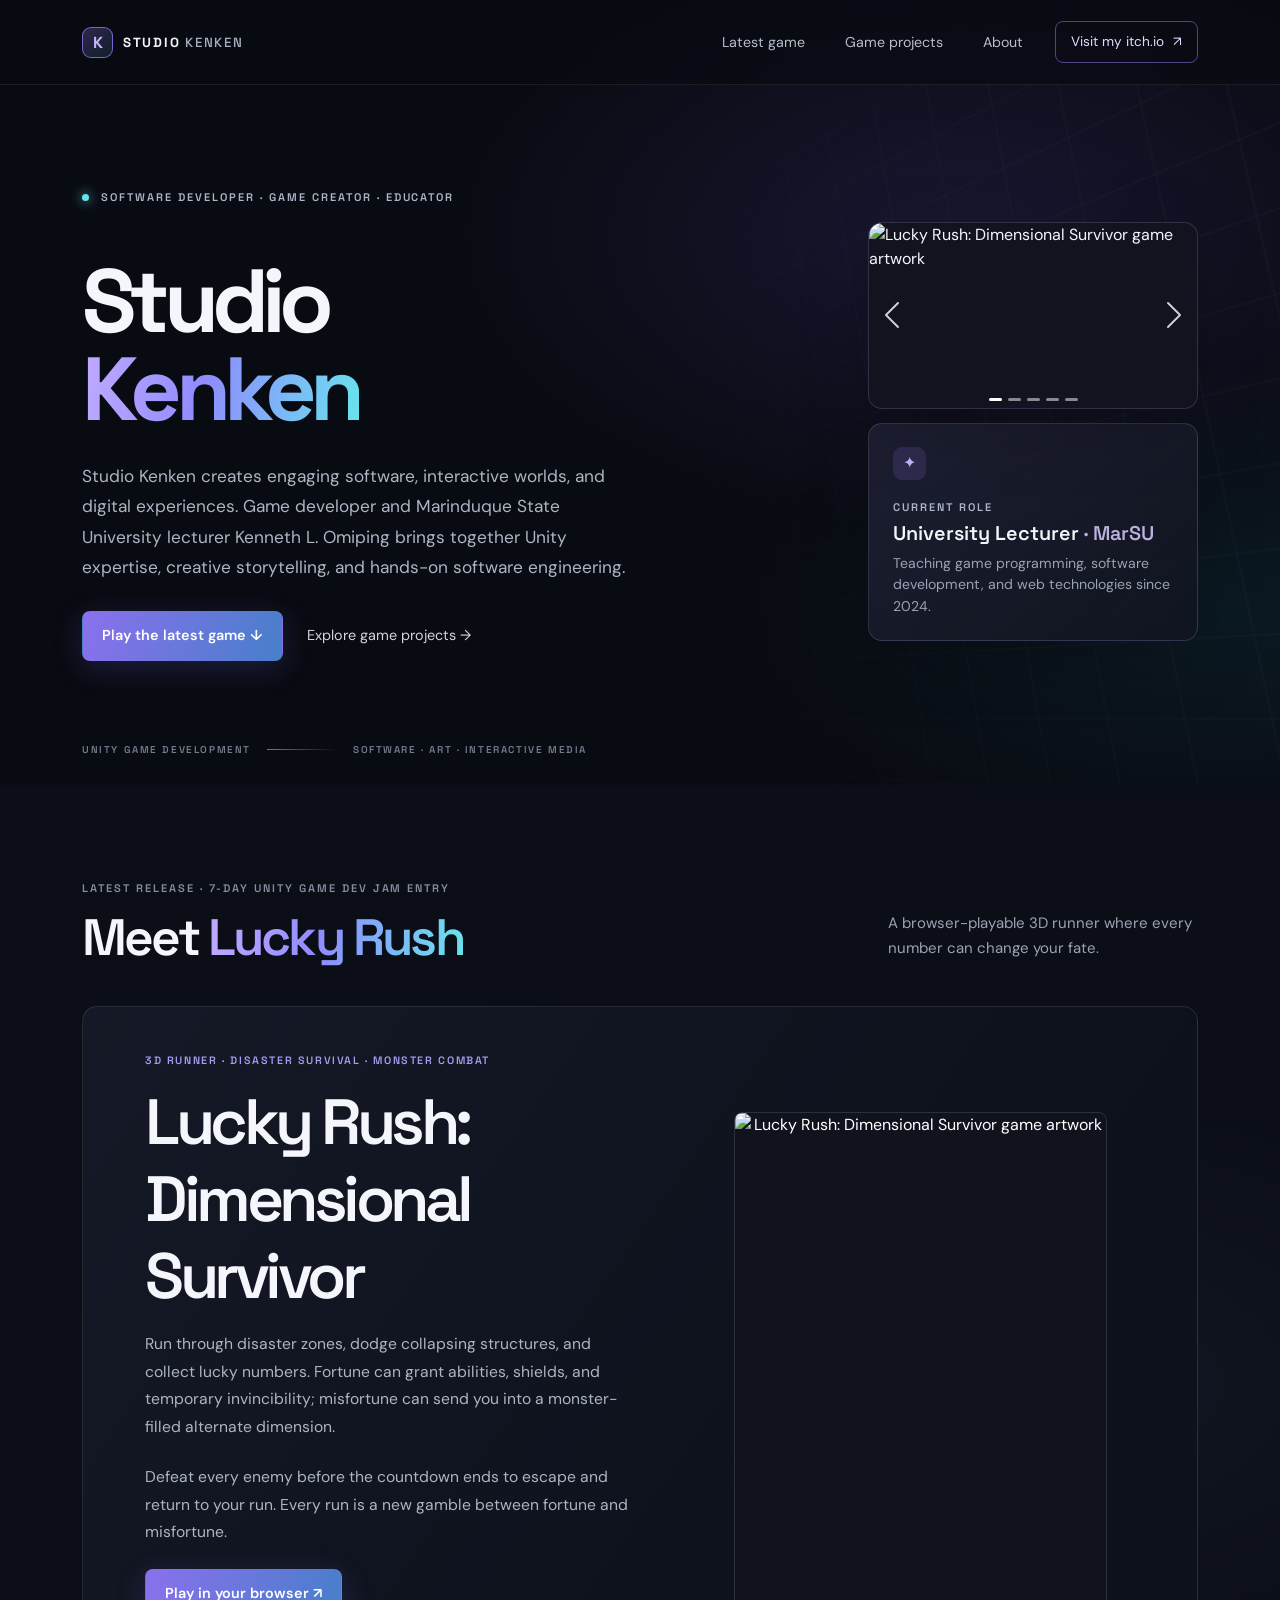
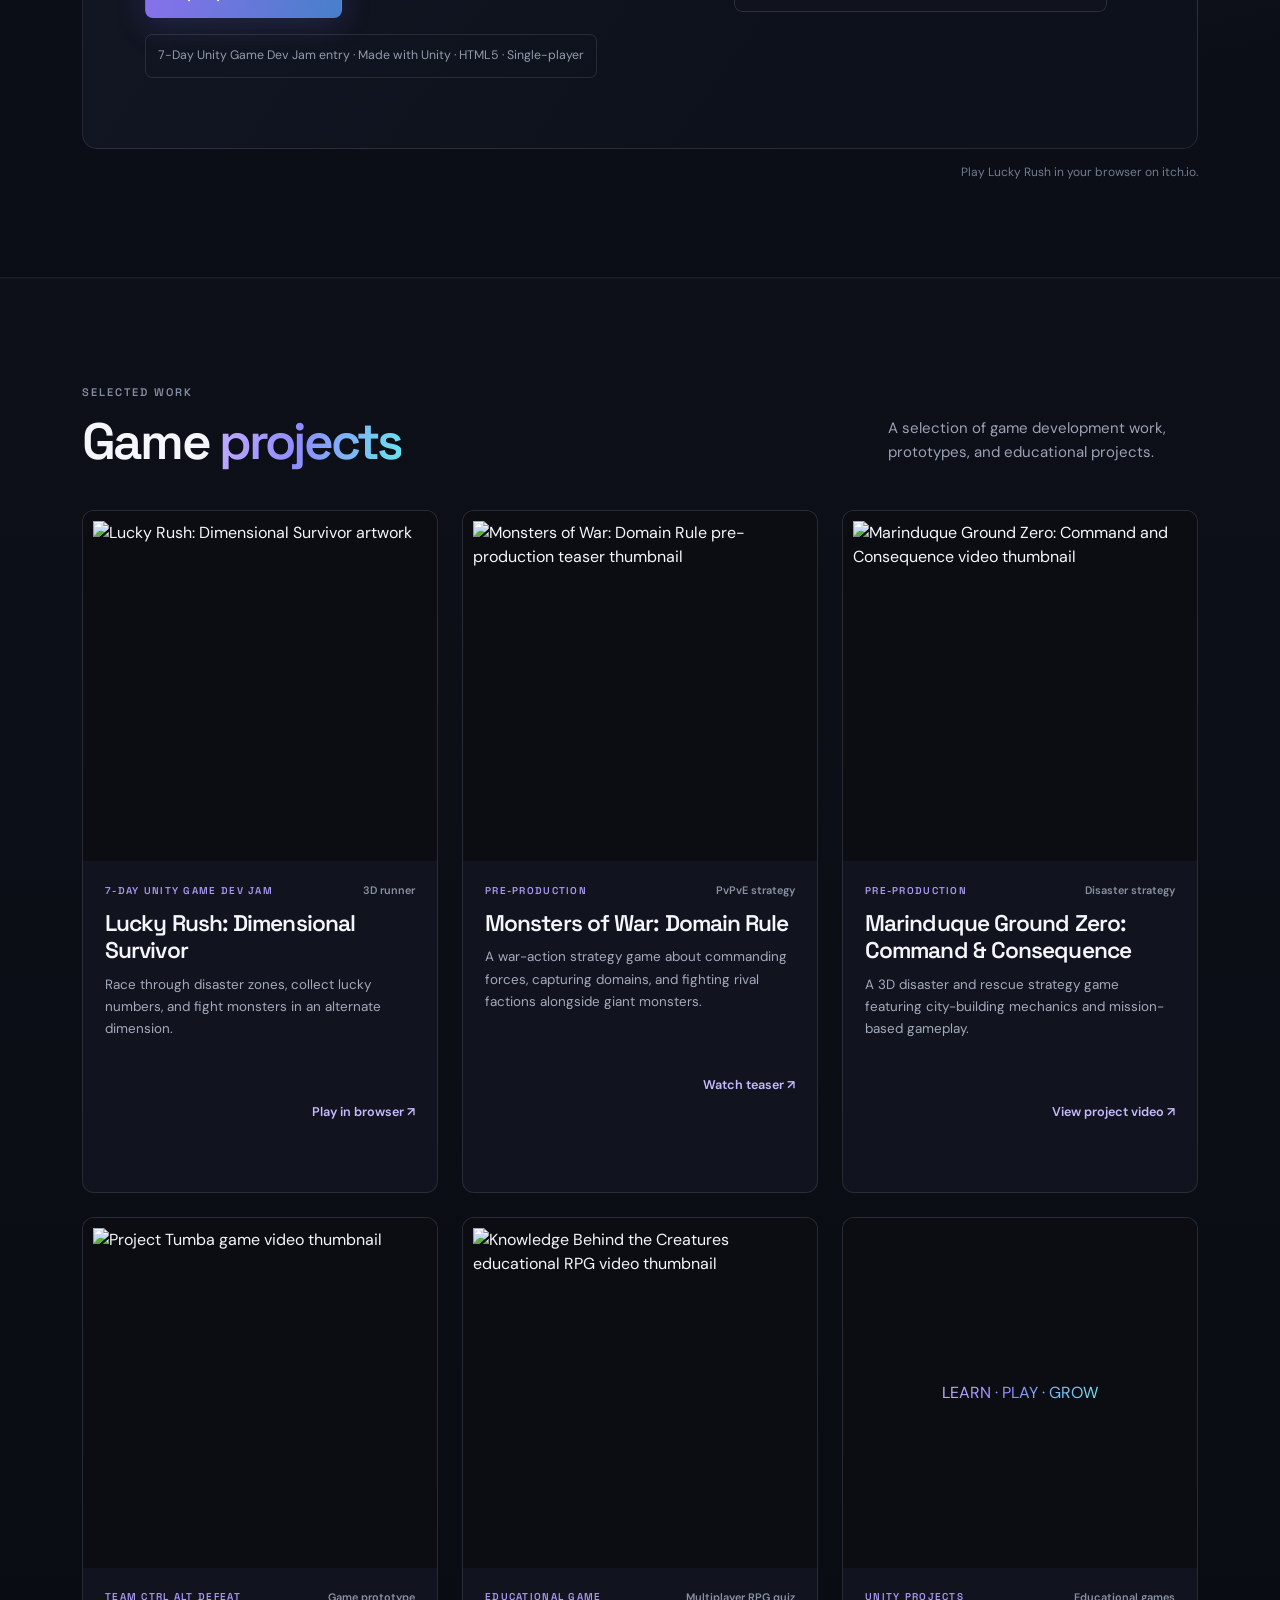
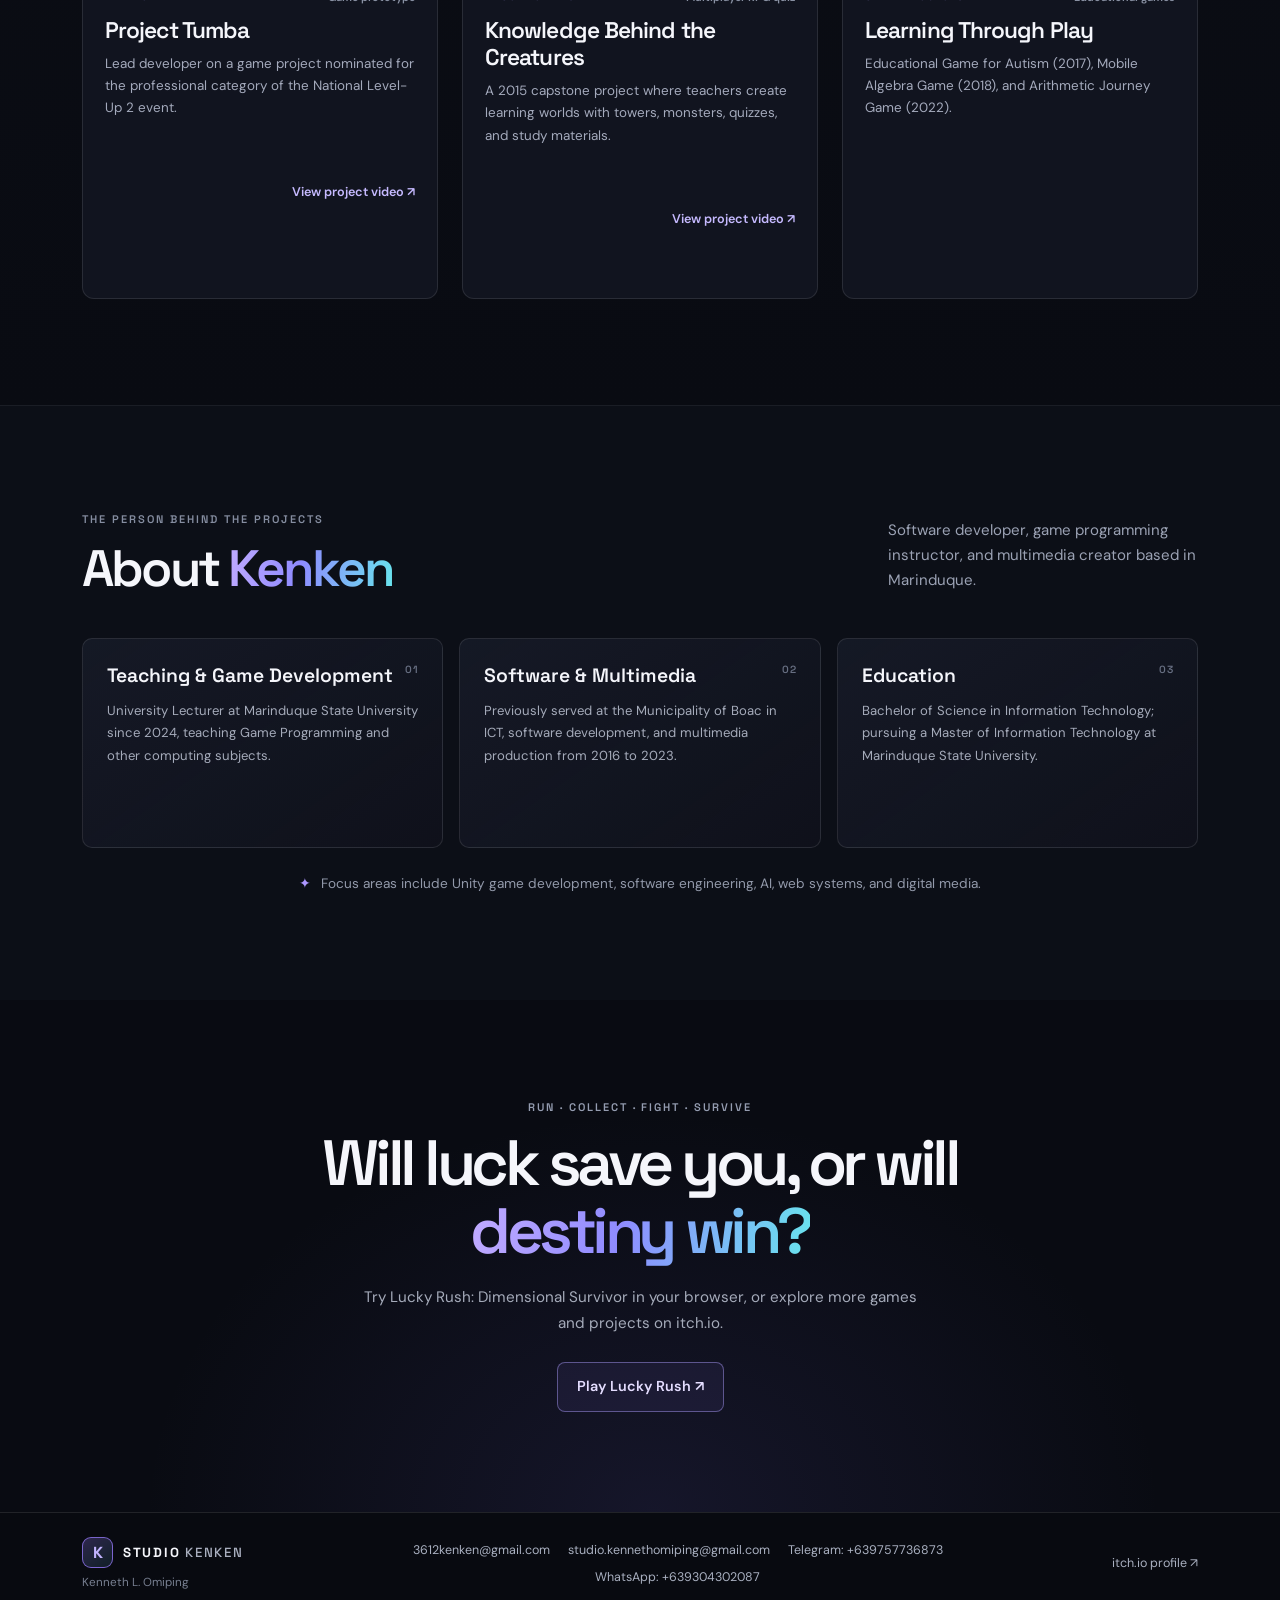
==== game-developed/index.html @ 43ae8a9c "Gamw" ====
<!doctype html>
<html lang="en">
  <head>
    <meta charset="utf-8">
    <meta name="viewport" content="width=device-width, initial-scale=1">
    <meta name="theme-color" content="#090b12">
    <meta name="description" content="Studio Kenken creates engaging software, interactive worlds, and digital experiences by game developer and educator Kenneth L. Omiping.">
    <title>Studio Kenken | Kenneth L. Omiping</title>
    <link href="https://cdn.jsdelivr.net/npm/bootstrap@5.3.3/dist/css/bootstrap.min.css" rel="stylesheet" integrity="sha384-QWTKZyjpPEjISv5WaRU9OFeRpok6YctnYmDr5pNlyT2bRjXh0JMhjY6hW+ALEwIH" crossorigin="anonymous">
    <link rel="stylesheet" href="styles.css">
  </head>
  <body>
    <nav class="navbar navbar-expand-lg navbar-dark site-nav">
      <div class="container">
        <a class="navbar-brand brand-mark" href="#home" aria-label="Studio Kenken home">
          <span class="brand-symbol" aria-hidden="true">K</span>
          <span>STUDIO <span class="brand-light">KENKEN</span></span>
        </a>
        <button class="navbar-toggler" type="button" data-bs-toggle="collapse" data-bs-target="#mainNavigation" aria-controls="mainNavigation" aria-expanded="false" aria-label="Toggle navigation">
          <span class="navbar-toggler-icon"></span>
        </button>
        <div class="collapse navbar-collapse" id="mainNavigation">
          <ul class="navbar-nav ms-auto align-items-lg-center gap-lg-4">
            <li class="nav-item"><a class="nav-link" href="#showcase">Latest game</a></li>
            <li class="nav-item"><a class="nav-link" href="#games">Game projects</a></li>
            <li class="nav-item"><a class="nav-link" href="#about">About</a></li>
            <li class="nav-item"><a class="nav-cta" href="https://3612kenken.itch.io/" target="_blank" rel="noopener noreferrer">Visit my itch.io <span aria-hidden="true">↗</span></a></li>
          </ul>
        </div>
      </div>
    </nav>

    <main>
      <section class="hero-section" id="home">
        <div class="hero-grid" aria-hidden="true"></div>
        <div class="container hero-content">
          <p class="eyebrow"><span class="eyebrow-dot"></span> SOFTWARE DEVELOPER · GAME CREATOR · EDUCATOR</p>
          <div class="row align-items-end g-4">
            <div class="col-lg-8">
              <h1>Studio<br><span class="gradient-text">Kenken</span></h1>
              <p class="hero-copy">Studio Kenken creates engaging software, interactive worlds, and digital experiences. Game developer and Marinduque State University lecturer Kenneth L. Omiping brings together Unity expertise, creative storytelling, and hands-on software engineering.</p>
              <div class="hero-actions">
                <a class="btn btn-glow" href="#showcase">Play the latest game <span aria-hidden="true">↓</span></a>
                <a class="text-link" href="#games">Explore game projects <span aria-hidden="true">→</span></a>
              </div>
            </div>
            <div class="col-lg-4">
              <div id="featuredCarousel" class="carousel slide featured-carousel" data-bs-ride="carousel" data-bs-interval="4500" aria-label="Featured Studio Kenken work">
                <div class="carousel-indicators">
                  <button type="button" data-bs-target="#featuredCarousel" data-bs-slide-to="0" class="active" aria-current="true" aria-label="Lucky Rush artwork"></button>
                  <button type="button" data-bs-target="#featuredCarousel" data-bs-slide-to="1" aria-label="Monsters of War teaser thumbnail"></button>
                  <button type="button" data-bs-target="#featuredCarousel" data-bs-slide-to="2" aria-label="Marinduque Ground Zero video thumbnail"></button>
                  <button type="button" data-bs-target="#featuredCarousel" data-bs-slide-to="3" aria-label="Project Tumba video thumbnail"></button>
                  <button type="button" data-bs-target="#featuredCarousel" data-bs-slide-to="4" aria-label="Knowledge Behind the Creatures video thumbnail"></button>
                </div>
                <div class="carousel-inner">
                  <div class="carousel-item active"><img class="d-block w-100" src="https://img.itch.zone/aW1nLzMyMjA1NDQ1LmpwZw==/original/wUSsKo.jpg" alt="Lucky Rush: Dimensional Survivor game artwork" fetchpriority="high"></div>
                  <div class="carousel-item"><img class="d-block w-100" src="https://img.youtube.com/vi/gQi9-aLx-1Q/hqdefault.jpg" alt="Monsters of War: Domain Rule pre-production teaser thumbnail" loading="lazy"></div>
                  <div class="carousel-item"><img class="d-block w-100" src="https://img.youtube.com/vi/4VFtFD0ZAuQ/hqdefault.jpg" alt="Marinduque Ground Zero: Command and Consequence video thumbnail" loading="lazy"></div>
                  <div class="carousel-item"><img class="d-block w-100" src="https://img.youtube.com/vi/ePi22RuTPZc/hqdefault.jpg" alt="Project Tumba game video thumbnail" loading="lazy"></div>
                  <div class="carousel-item"><img class="d-block w-100" src="https://img.youtube.com/vi/VYVagoqJ-AA/hqdefault.jpg" alt="Knowledge Behind the Creatures educational RPG video thumbnail" loading="lazy"></div>
                </div>
                <button class="carousel-control-prev" type="button" data-bs-target="#featuredCarousel" data-bs-slide="prev" aria-label="Previous featured image">
                  <span class="carousel-control-prev-icon" aria-hidden="true"></span>
                </button>
                <button class="carousel-control-next" type="button" data-bs-target="#featuredCarousel" data-bs-slide="next" aria-label="Next featured image">
                  <span class="carousel-control-next-icon" aria-hidden="true"></span>
                </button>
              </div>
              <aside class="mentor-card">
                <span class="mentor-icon" aria-hidden="true">✦</span>
                <p class="eyebrow mb-2">CURRENT ROLE</p>
                <h2>University Lecturer <span>· MarSU</span></h2>
                <p>Teaching game programming, software development, and web technologies since 2024.</p>
              </aside>
            </div>
          </div>
          <div class="hero-bottom">
            <span>UNITY GAME DEVELOPMENT</span>
            <span class="hero-rule"></span>
            <span>SOFTWARE · ART · INTERACTIVE MEDIA</span>
          </div>
        </div>
      </section>

      <section class="showcase-section" id="showcase" aria-labelledby="showcase-title">
        <div class="container">
          <div class="section-heading">
            <div>
              <p class="eyebrow">LATEST RELEASE · 7-DAY UNITY GAME DEV JAM ENTRY</p>
              <h2 id="showcase-title">Meet <span class="gradient-text">Lucky Rush</span></h2>
            </div>
            <p class="section-note">A browser-playable 3D runner where every number can change your fate.</p>
          </div>
          <div class="showcase-carousel">
            <article class="showcase-slide">
              <div class="showcase-copy">
                <span class="showcase-kicker">3D RUNNER · DISASTER SURVIVAL · MONSTER COMBAT</span>
                <h3>Lucky Rush:<br>Dimensional Survivor</h3>
                <p>Run through disaster zones, dodge collapsing structures, and collect lucky numbers. Fortune can grant abilities, shields, and temporary invincibility; misfortune can send you into a monster-filled alternate dimension.</p>
                <p>Defeat every enemy before the countdown ends to escape and return to your run. Every run is a new gamble between fortune and misfortune.</p>
                <div class="hero-actions">
                  <a class="btn btn-glow" href="https://3612kenken.itch.io/luckyrush-dimensionalsurvivor" target="_blank" rel="noopener noreferrer">Play in your browser <span aria-hidden="true">↗</span></a>
                </div>
                <p class="showcase-note mt-3">7-Day Unity Game Dev Jam entry · Made with Unity · HTML5 · Single-player</p>
              </div>
              <button class="poster-open" type="button" data-bs-toggle="modal" data-bs-target="#posterModal" data-poster-src="https://img.itch.zone/aW1nLzMyMjA1NDQ1LmpwZw==/original/wUSsKo.jpg" data-poster-alt="Lucky Rush: Dimensional Survivor game artwork" aria-label="View Lucky Rush: Dimensional Survivor artwork full screen">
                <img class="showcase-poster" src="https://img.itch.zone/aW1nLzMyMjA1NDQ1LmpwZw==/original/wUSsKo.jpg" alt="Lucky Rush: Dimensional Survivor game artwork" fetchpriority="high">
                <span class="poster-zoom-hint" aria-hidden="true">View full screen ↗</span>
              </button>
            </article>
          </div>
          <p class="showcase-disclaimer">Play Lucky Rush in your browser on itch.io.</p>
        </div>
      </section>

      <div class="modal fade poster-modal" id="posterModal" tabindex="-1" aria-labelledby="posterModalTitle" aria-hidden="true">
        <div class="modal-dialog modal-fullscreen">
          <div class="modal-content">
            <div class="modal-header">
              <h2 class="modal-title" id="posterModalTitle">Game artwork</h2>
              <button type="button" class="btn-close btn-close-white" data-bs-dismiss="modal" aria-label="Close artwork"></button>
            </div>
            <div class="modal-body">
              <img class="modal-poster-image" src="" alt="Game artwork">
            </div>
          </div>
        </div>
      </div>

      <section class="section-block games-section" id="games" aria-labelledby="games-title">
        <div class="container">
          <div class="section-heading">
            <div>
              <p class="eyebrow">SELECTED WORK</p>
              <h2 id="games-title">Game <span class="gradient-text">projects</span></h2>
            </div>
            <p class="section-note">A selection of game development work, prototypes, and educational projects.</p>
          </div>

          <div class="row g-4">
            <div class="col-md-6 col-xl-4">
              <article class="game-card" id="game-lucky-rush">
                <img class="game-poster" src="https://img.itch.zone/aW1nLzMyMjA1NDQ1LmpwZw==/original/wUSsKo.jpg" alt="Lucky Rush: Dimensional Survivor artwork" loading="lazy">
                <div class="game-info">
                  <div class="game-meta"><span class="team-label">7-DAY UNITY GAME DEV JAM</span><span class="genre-label">3D runner</span></div>
                  <h3>Lucky Rush: Dimensional Survivor</h3>
                  <p>Race through disaster zones, collect lucky numbers, and fight monsters in an alternate dimension.</p>
                  <div class="platform-access">
                    <a class="platform-link" href="https://3612kenken.itch.io/luckyrush-dimensionalsurvivor" target="_blank" rel="noopener noreferrer">Play in browser <span aria-hidden="true">↗</span></a>
                  </div>
                </div>
              </article>
            </div>

            <div class="col-md-6 col-xl-4">
              <article class="game-card">
                <img class="game-poster" src="https://img.youtube.com/vi/gQi9-aLx-1Q/hqdefault.jpg" alt="Monsters of War: Domain Rule pre-production teaser thumbnail" loading="lazy">
                <div class="game-info">
                  <div class="game-meta"><span class="team-label">PRE-PRODUCTION</span><span class="genre-label">PvPvE strategy</span></div>
                  <h3>Monsters of War: Domain Rule</h3>
                  <p>A war-action strategy game about commanding forces, capturing domains, and fighting rival factions alongside giant monsters.</p>
                  <div class="platform-access">
                    <a class="platform-link" href="https://www.youtube.com/watch?v=gQi9-aLx-1Q" target="_blank" rel="noopener noreferrer">Watch teaser <span aria-hidden="true">↗</span></a>
                  </div>
                </div>
              </article>
            </div>

            <div class="col-md-6 col-xl-4">
              <article class="game-card">
                <img class="game-poster" src="https://img.youtube.com/vi/4VFtFD0ZAuQ/hqdefault.jpg" alt="Marinduque Ground Zero: Command and Consequence video thumbnail" loading="lazy">
                <div class="game-info">
                  <div class="game-meta"><span class="team-label">PRE-PRODUCTION</span><span class="genre-label">Disaster strategy</span></div>
                  <h3>Marinduque Ground Zero: Command &amp; Consequence</h3>
                  <p>A 3D disaster and rescue strategy game featuring city-building mechanics and mission-based gameplay.</p>
                  <div class="platform-access">
                    <a class="platform-link" href="https://www.youtube.com/watch?v=4VFtFD0ZAuQ" target="_blank" rel="noopener noreferrer">View project video <span aria-hidden="true">↗</span></a>
                  </div>
                </div>
              </article>
            </div>

            <div class="col-md-6 col-xl-4">
              <article class="game-card">
                <img class="game-poster" src="https://img.youtube.com/vi/ePi22RuTPZc/hqdefault.jpg" alt="Project Tumba game video thumbnail" loading="lazy">
                <div class="game-info">
                  <div class="game-meta"><span class="team-label">TEAM CTRL ALT DEFEAT</span><span class="genre-label">Game prototype</span></div>
                  <h3>Project Tumba</h3>
                  <p>Lead developer on a game project nominated for the professional category of the National Level-Up 2 event.</p>
                  <div class="platform-access">
                    <a class="platform-link" href="https://www.youtube.com/watch?v=ePi22RuTPZc" target="_blank" rel="noopener noreferrer">View project video <span aria-hidden="true">↗</span></a>
                  </div>
                </div>
              </article>
            </div>

            <div class="col-md-6 col-xl-4">
              <article class="game-card">
                <img class="game-poster" src="https://img.youtube.com/vi/VYVagoqJ-AA/hqdefault.jpg" alt="Knowledge Behind the Creatures educational RPG video thumbnail" loading="lazy">
                <div class="game-info">
                  <div class="game-meta"><span class="team-label">EDUCATIONAL GAME</span><span class="genre-label">Multiplayer RPG quiz</span></div>
                  <h3>Knowledge Behind the Creatures</h3>
                  <p>A 2015 capstone project where teachers create learning worlds with towers, monsters, quizzes, and study materials.</p>
                  <div class="platform-access">
                    <a class="platform-link" href="https://www.youtube.com/watch?v=VYVagoqJ-AA" target="_blank" rel="noopener noreferrer">View project video <span aria-hidden="true">↗</span></a>
                  </div>
                </div>
              </article>
            </div>

            <div class="col-md-6 col-xl-4">
              <article class="game-card">
                <div class="game-poster d-flex align-items-center justify-content-center text-center">
                  <span class="gradient-text">LEARN · PLAY · GROW</span>
                </div>
                <div class="game-info">
                  <div class="game-meta"><span class="team-label">UNITY PROJECTS</span><span class="genre-label">Educational games</span></div>
                  <h3>Learning Through Play</h3>
                  <p>Educational Game for Autism (2017), Mobile Algebra Game (2018), and Arithmetic Journey Game (2022).</p>
                </div>
              </article>
            </div>
          </div>
        </div>
      </section>

      <section class="section-block teams-section" id="about" aria-labelledby="about-title">
        <div class="container">
          <div class="section-heading">
            <div>
              <p class="eyebrow">THE PERSON BEHIND THE PROJECTS</p>
              <h2 id="about-title">About <span class="gradient-text">Kenken</span></h2>
            </div>
            <p class="section-note">Software developer, game programming instructor, and multimedia creator based in Marinduque.</p>
          </div>
          <div class="row g-3">
            <div class="col-md-6 col-xl-4">
              <article class="team-card">
                <span class="team-number">01</span>
                <h3>Teaching &amp; Game Development</h3>
                <p class="team-members">University Lecturer at Marinduque State University since 2024, teaching Game Programming and other computing subjects.</p>
              </article>
            </div>
            <div class="col-md-6 col-xl-4">
              <article class="team-card">
                <span class="team-number">02</span>
                <h3>Software &amp; Multimedia</h3>
                <p class="team-members">Previously served at the Municipality of Boac in ICT, software development, and multimedia production from 2016 to 2023.</p>
              </article>
            </div>
            <div class="col-md-6 col-xl-4">
              <article class="team-card">
                <span class="team-number">03</span>
                <h3>Education</h3>
                <p class="team-members">Bachelor of Science in Information Technology; pursuing a Master of Information Technology at Marinduque State University.</p>
              </article>
            </div>
          </div>
          <p class="faculty-note"><span aria-hidden="true">✦</span> Focus areas include Unity game development, software engineering, AI, web systems, and digital media.</p>
        </div>
      </section>

      <section class="about-section" aria-labelledby="closing-title">
        <div class="container">
          <div class="about-content">
            <p class="eyebrow">RUN · COLLECT · FIGHT · SURVIVE</p>
            <h2 id="closing-title">Will luck save you, or will <span class="gradient-text">destiny win?</span></h2>
            <p>Try Lucky Rush: Dimensional Survivor in your browser, or explore more games and projects on itch.io.</p>
            <a class="btn btn-outline-glow" href="https://3612kenken.itch.io/luckyrush-dimensionalsurvivor" target="_blank" rel="noopener noreferrer">Play Lucky Rush <span aria-hidden="true">↗</span></a>
          </div>
        </div>
      </section>
    </main>

    <footer class="site-footer">
      <div class="container d-flex flex-column flex-md-row justify-content-between align-items-md-center gap-3">
        <div class="footer-brand">
          <a class="navbar-brand brand-mark" href="#home"><span class="brand-symbol" aria-hidden="true">K</span><span>STUDIO <span class="brand-light">KENKEN</span></span></a>
          <p>Kenneth L. Omiping</p>
        </div>
        <div class="footer-contact" aria-label="Contact Studio Kenken">
          <a class="footer-link" href="mailto:3612kenken@gmail.com">3612kenken@gmail.com</a>
          <a class="footer-link" href="mailto:studio.kennethomiping@gmail.com">studio.kennethomiping@gmail.com</a>
          <a class="footer-link" href="https://t.me/+639757736873" target="_blank" rel="noopener noreferrer">Telegram: +639757736873</a>
          <a class="footer-link" href="https://wa.me/639304302087" target="_blank" rel="noopener noreferrer">WhatsApp: +639304302087</a>
        </div>
        <a class="footer-link" href="https://3612kenken.itch.io/" target="_blank" rel="noopener noreferrer">itch.io profile ↗</a>
      </div>
    </footer>

    <script src="https://cdn.jsdelivr.net/npm/bootstrap@5.3.3/dist/js/bootstrap.bundle.min.js" integrity="sha384-YvpcrYf0tY3lHB60NNkmXc5s9fDVZLESaAA55NDzOxhy9GkcIdslK1eN7N6jIeHz" crossorigin="anonymous"></script>
    <script>
      const posterModal = document.getElementById("posterModal");
      const modalPosterImage = posterModal.querySelector(".modal-poster-image");
      const modalPosterTitle = posterModal.querySelector(".modal-title");

      posterModal.addEventListener("show.bs.modal", (event) => {
        const trigger = event.relatedTarget;
        modalPosterImage.src = trigger.dataset.posterSrc;
        modalPosterImage.alt = trigger.dataset.posterAlt;
        modalPosterTitle.textContent = trigger.dataset.posterAlt.replace(/ artwork$/i, "");
      });

      posterModal.addEventListener("hidden.bs.modal", () => {
        modalPosterImage.removeAttribute("src");
        modalPosterImage.alt = "";
      });
    </script>
  </body>
</html>
---- game-developed/styles.css ----
@import url("https://fonts.googleapis.com/css2?family=DM+Sans:wght@400;500;600;700&family=Space+Grotesk:wght@400;500;600;700&display=swap");

:root {
  color-scheme: dark;
  --page: #090b12;
  --surface: #11141f;
  --surface-raised: #171b28;
  --text: #f5f6fb;
  --muted: #9ba2b4;
  --line: rgba(255, 255, 255, 0.1);
  --violet: #9a7bff;
  --cyan: #66e4ee;
}

* {
  box-sizing: border-box;
}

html {
  scroll-behavior: smooth;
  scroll-padding-top: 85px;
}

body {
  margin: 0;
  background: var(--page);
  color: var(--text);
  font-family: "DM Sans", sans-serif;
}

a {
  color: inherit;
}

.site-nav {
  position: absolute;
  z-index: 5;
  top: 0;
  right: 0;
  left: 0;
  padding: 21px 0;
  border-bottom: 1px solid rgba(255, 255, 255, 0.08);
  background: rgba(9, 11, 18, 0.7);
  backdrop-filter: blur(14px);
}

.brand-mark {
  display: inline-flex;
  align-items: center;
  gap: 10px;
  color: var(--text);
  font: 700 0.83rem "Space Grotesk", sans-serif;
  letter-spacing: 0.13em;
}

.brand-mark:hover {
  color: var(--text);
}

.brand-symbol {
  display: grid;
  width: 31px;
  height: 31px;
  place-items: center;
  border: 1px solid rgba(154, 123, 255, 0.75);
  border-radius: 9px;
  background: linear-gradient(145deg, rgba(154, 123, 255, 0.26), rgba(102, 228, 238, 0.1));
  color: #c3b4ff;
  font-size: 1rem;
  letter-spacing: 0;
}

.brand-light {
  color: #a9afbf;
  font-weight: 500;
}

.site-nav .nav-link {
  color: #b7bdcb;
  font-size: 0.89rem;
  transition: color 0.2s ease;
}

.site-nav .nav-link:hover,
.footer-link:hover {
  color: #fff;
}

.nav-cta {
  display: inline-flex;
  gap: 9px;
  align-items: center;
  padding: 10px 15px;
  border: 1px solid rgba(154, 123, 255, 0.5);
  border-radius: 8px;
  color: #e3dcff;
  font-size: 0.85rem;
  text-decoration: none;
  transition: background 0.2s ease;
}

.nav-cta:hover {
  background: rgba(154, 123, 255, 0.14);
  color: #fff;
}

.hero-section {
  position: relative;
  min-height: 710px;
  overflow: hidden;
  padding: 190px 0 29px;
  background:
    radial-gradient(ellipse at 75% 30%, rgba(84, 66, 163, 0.21), transparent 38%),
    radial-gradient(ellipse at 96% 78%, rgba(29, 143, 166, 0.11), transparent 28%),
    var(--page);
}

.hero-grid {
  position: absolute;
  inset: 20% -8% 0 42%;
  opacity: 0.18;
  background-image: linear-gradient(rgba(190, 197, 255, 0.2) 1px, transparent 1px), linear-gradient(90deg, rgba(190, 197, 255, 0.2) 1px, transparent 1px);
  background-size: 50px 50px;
  mask-image: linear-gradient(to left, #000, transparent 88%);
  transform: perspective(570px) rotateY(-27deg) rotateZ(-11deg) scale(1.3);
}

.hero-content {
  position: relative;
  z-index: 1;
}

.eyebrow {
  margin-bottom: 18px;
  color: #aeb5c8;
  font: 600 0.69rem "Space Grotesk", sans-serif;
  letter-spacing: 0.18em;
}

.eyebrow-dot {
  display: inline-block;
  width: 7px;
  height: 7px;
  margin-right: 7px;
  border-radius: 50%;
  background: var(--cyan);
  box-shadow: 0 0 12px var(--cyan);
}

h1,
h2,
h3 {
  font-family: "Space Grotesk", sans-serif;
}

.hero-section h1 {
  margin: 0;
  font-size: clamp(3.2rem, 7vw, 6.1rem);
  font-weight: 700;
  letter-spacing: -0.075em;
  line-height: 0.99;
}

.gradient-text {
  background: linear-gradient(100deg, #c0aaff 2%, #8f8bff 44%, #68e4ed 100%);
  background-clip: text;
  color: transparent;
  -webkit-background-clip: text;
}

.hero-copy {
  max-width: 555px;
  margin: 27px 0 29px;
  color: #aeb4c3;
  font-size: 1.08rem;
  line-height: 1.75;
}

.hero-actions {
  display: flex;
  flex-wrap: wrap;
  gap: 24px;
  align-items: center;
}

.btn-glow,
.btn-outline-glow {
  padding: 13px 19px;
  border-radius: 8px;
  font-weight: 600;
  font-size: 0.9rem;
  text-decoration: none;
  transition: transform 0.2s ease, box-shadow 0.2s ease, background 0.2s ease;
}

.btn-glow {
  border: 1px solid transparent;
  background: linear-gradient(110deg, #8b70ed, #477fca);
  box-shadow: 0 7px 30px rgba(106, 101, 218, 0.22);
  color: white;
}

.btn-glow:hover,
.btn-outline-glow:hover {
  transform: translateY(-2px);
  color: white;
}

.btn-glow:hover {
  box-shadow: 0 10px 32px rgba(106, 101, 218, 0.38);
}

.text-link {
  color: #d3d5df;
  font-size: 0.9rem;
  text-decoration: none;
}

.text-link:hover,
.play-link:hover {
  color: var(--cyan);
}

.featured-carousel {
  max-width: 330px;
  margin: 0 0 14px auto;
  overflow: hidden;
  border: 1px solid rgba(201, 191, 255, 0.17);
  border-radius: 14px;
  background: var(--surface);
  box-shadow: 0 20px 70px rgba(0, 0, 0, 0.18);
}

.featured-carousel img {
  width: 100%;
  aspect-ratio: 16 / 9;
  object-fit: cover;
}

.featured-carousel .carousel-indicators {
  margin-bottom: 7px;
}

.featured-carousel .carousel-indicators [data-bs-target] {
  width: 13px;
  height: 3px;
  border: 0;
  border-radius: 3px;
}

.featured-carousel .carousel-control-prev,
.featured-carousel .carousel-control-next {
  width: 14%;
  opacity: 0.8;
}

.mentor-card {
  max-width: 330px;
  margin: 0 0 20px auto;
  padding: 23px 24px;
  border: 1px solid rgba(201, 191, 255, 0.17);
  border-radius: 14px;
  background: linear-gradient(140deg, rgba(32, 34, 54, 0.87), rgba(17, 20, 31, 0.75));
  box-shadow: 0 20px 70px rgba(0, 0, 0, 0.18);
}

.mentor-icon {
  display: inline-grid;
  width: 33px;
  height: 33px;
  margin-bottom: 20px;
  place-items: center;
  border-radius: 9px;
  background: rgba(154, 123, 255, 0.15);
  color: #c4b5ff;
}

.mentor-card h2 {
  margin: 0 0 8px;
  font-size: 1.24rem;
  font-weight: 600;
}

.mentor-card h2 span {
  color: #bbb1df;
}

.mentor-card .coach-name {
  margin: 0 0 5px;
  color: #e0dcf2;
  font-size: 0.88rem;
  font-weight: 600;
}

.mentor-card > p:last-child {
  margin: 0;
  color: var(--muted);
  font-size: 0.88rem;
}

.hero-bottom {
  display: flex;
  gap: 16px;
  align-items: center;
  margin-top: 82px;
  color: #747b8e;
  font: 600 0.62rem "Space Grotesk", sans-serif;
  letter-spacing: 0.16em;
}

.hero-rule {
  width: 70px;
  height: 1px;
  background: linear-gradient(90deg, #7568cf, transparent);
}

.section-block {
  padding: 106px 0;
}

.event-partners {
  padding: 42px 0 46px;
  border-top: 1px solid rgba(255, 255, 255, 0.06);
  border-bottom: 1px solid rgba(255, 255, 255, 0.06);
  background: #0c0f17;
  text-align: center;
}

.event-partners .eyebrow {
  margin-bottom: 20px;
  color: #a0a8b8;
}

.partner-logos {
  display: flex;
  justify-content: center;
  gap: 20px;
  align-items: center;
}

.partner-logos img {
  width: 140px;
  height: 80px;
  padding: 8px;
  border: 1px solid rgba(255, 255, 255, 0.1);
  border-radius: 9px;
  background: #f8f8f8;
  object-fit: contain;
}

.partner-caption {
  margin: 15px 0 0;
  color: #8e97a9;
  font-size: 0.77rem;
}

.showcase-section {
  padding: 96px 0;
  border-bottom: 1px solid rgba(255, 255, 255, 0.06);
  background:
    radial-gradient(ellipse at 82% 55%, rgba(70, 87, 136, 0.12), transparent 34%),
    #0b0e16;
}

.showcase-carousel {
  overflow: hidden;
  border: 1px solid rgba(255, 255, 255, 0.1);
  border-radius: 15px;
  background: linear-gradient(125deg, #151927, #0d111b 70%);
}

.showcase-slide {
  display: grid;
  min-height: 585px;
  grid-template-columns: minmax(0, 1fr) minmax(280px, 0.7fr);
  gap: 56px;
  align-items: center;
  padding: 40px 90px 70px 62px;
}

.showcase-copy {
  max-width: 560px;
}

.showcase-kicker {
  display: inline-block;
  margin-bottom: 17px;
  color: #a99af2;
  font: 600 0.67rem "Space Grotesk", sans-serif;
  letter-spacing: 0.15em;
}

.showcase-copy h3 {
  margin: 0 0 16px;
  font-size: clamp(2.4rem, 5vw, 4.1rem);
  font-weight: 600;
  letter-spacing: -0.07em;
}

.showcase-copy p {
  max-width: 495px;
  margin-bottom: 23px;
  color: #adb4c3;
  font-size: 0.98rem;
  line-height: 1.75;
}

.showcase-access {
  display: flex;
  gap: 14px;
  margin: 0 0 17px;
}

.showcase-qr {
  display: flex;
  flex-direction: column;
  gap: 6px;
  align-items: center;
  color: #b7bfce;
  font: 600 0.58rem "Space Grotesk", sans-serif;
  letter-spacing: 0.07em;
  text-decoration: none;
}

.showcase-qr img {
  display: block;
  width: 76px;
  height: 76px;
  padding: 4px;
  border: 1px solid rgba(255, 255, 255, 0.18);
  border-radius: 6px;
  background: #fff;
}

.showcase-qr:hover {
  color: var(--cyan);
}

.showcase-link {
  display: inline-flex;
  gap: 8px;
  align-items: center;
  color: #c9bcff;
  font-size: 0.88rem;
  font-weight: 600;
  text-decoration: none;
}

.showcase-link:hover {
  color: var(--cyan);
}

.showcase-copy .showcase-note {
  display: inline-block;
  margin: 0;
  padding: 10px 12px;
  border: 1px solid rgba(255, 255, 255, 0.1);
  border-radius: 7px;
  color: #929bad;
  font-size: 0.77rem;
}

.showcase-poster {
  display: block;
  width: 100%;
  height: 500px;
  border: 1px solid rgba(255, 255, 255, 0.12);
  border-radius: 8px;
  background: #10131d;
  object-fit: contain;
  box-shadow: 0 22px 65px rgba(0, 0, 0, 0.38);
}

.poster-open {
  position: relative;
  display: block;
  width: 100%;
  padding: 0;
  overflow: hidden;
  border: 0;
  border-radius: 8px;
  background: transparent;
  cursor: zoom-in;
}

.poster-open .showcase-poster {
  transition: transform 0.25s ease, filter 0.25s ease;
}

.poster-open:hover .showcase-poster,
.poster-open:focus-visible .showcase-poster {
  filter: brightness(0.82);
  transform: scale(1.025);
}

.poster-zoom-hint {
  position: absolute;
  right: 12px;
  bottom: 12px;
  padding: 8px 11px;
  border: 1px solid rgba(255, 255, 255, 0.25);
  border-radius: 6px;
  background: rgba(9, 11, 18, 0.8);
  color: #fff;
  font-size: 0.72rem;
  opacity: 0;
  transform: translateY(4px);
  transition: opacity 0.2s ease, transform 0.2s ease;
}

.poster-open:hover .poster-zoom-hint,
.poster-open:focus-visible .poster-zoom-hint {
  opacity: 1;
  transform: translateY(0);
}

.poster-modal .modal-content {
  border: 0;
  background: #07090e;
}

.poster-modal .modal-header {
  min-height: 64px;
  border-bottom: 1px solid rgba(255, 255, 255, 0.12);
  background: rgba(7, 9, 14, 0.95);
}

.poster-modal .modal-title {
  color: #f5f6fb;
  font: 600 1rem "Space Grotesk", sans-serif;
}

.poster-modal .modal-body {
  display: grid;
  min-height: 0;
  padding: 20px;
  place-items: center;
}

.modal-poster-image {
  display: block;
  width: auto;
  max-width: 100%;
  height: auto;
  max-height: calc(100dvh - 105px);
  object-fit: contain;
}

.showcase-carousel .carousel-indicators {
  right: auto;
  bottom: 14px;
  left: 62px;
  justify-content: flex-start;
  margin-right: 0;
  margin-left: 0;
}

.showcase-carousel .carousel-indicators [data-bs-target] {
  width: 19px;
  height: 4px;
  border: 0;
  border-radius: 4px;
  background-color: #9c8bff;
}

.showcase-carousel .carousel-control-prev,
.showcase-carousel .carousel-control-next {
  top: auto;
  bottom: 7px;
  width: 40px;
  height: 42px;
  opacity: 0.85;
}

.showcase-carousel .carousel-control-prev {
  right: 59px;
  left: auto;
}

.showcase-carousel .carousel-control-next {
  right: 15px;
}

.showcase-disclaimer {
  margin: 14px 0 0;
  color: #737d90;
  font-size: 0.75rem;
  text-align: right;
}

.games-section {
  border-top: 1px solid rgba(255, 255, 255, 0.055);
  background: linear-gradient(180deg, #0d1018, #090b12);
}

.section-heading {
  display: flex;
  justify-content: space-between;
  gap: 32px;
  align-items: end;
  margin-bottom: 38px;
}

.section-heading .eyebrow {
  margin-bottom: 12px;
  color: #858da0;
}

.section-heading h2 {
  margin: 0;
  font-size: clamp(2.35rem, 4vw, 3.4rem);
  font-weight: 600;
  letter-spacing: -0.055em;
}

.section-note {
  max-width: 310px;
  margin: 0 0 7px;
  color: var(--muted);
  font-size: 0.94rem;
  line-height: 1.65;
}

.game-card {
  height: 100%;
  overflow: hidden;
  border: 1px solid var(--line);
  border-radius: 12px;
  background: var(--surface);
  transition: border-color 0.25s ease, transform 0.25s ease;
}

.game-card:hover {
  transform: translateY(-5px);
  border-color: rgba(154, 123, 255, 0.42);
}

.game-poster {
  display: block;
  width: 100%;
  height: 350px;
  padding: 10px;
  background: #0b0d13;
  object-fit: contain;
}

.game-info {
  padding: 22px;
}

.game-meta {
  display: flex;
  justify-content: space-between;
  gap: 10px;
  align-items: center;
  margin-bottom: 13px;
}

.team-label,
.genre-label {
  color: #a99af2;
  font: 600 0.62rem "Space Grotesk", sans-serif;
  letter-spacing: 0.13em;
}

.genre-label {
  color: #8991a3;
  font-family: "DM Sans", sans-serif;
  font-size: 0.68rem;
  letter-spacing: 0;
}

.game-info h3 {
  margin: 0 0 9px;
  font-size: 1.42rem;
  font-weight: 600;
  letter-spacing: -0.04em;
}

.game-info > p:not(.coach-line) {
  min-height: 73px;
  margin-bottom: 16px;
  color: #a4aabc;
  font-size: 0.84rem;
  line-height: 1.65;
}

.creator-line {
  min-height: 48px;
  padding-top: 13px;
  border-top: 1px solid var(--line);
  color: #c3c8d3;
  font-size: 0.75rem;
  line-height: 1.55;
}

.creator-line span {
  display: block;
  margin-bottom: 3px;
  color: #757e92;
  font: 600 0.57rem "Space Grotesk", sans-serif;
  letter-spacing: 0.16em;
}

.platform-access {
  display: flex;
  min-height: 100px;
  gap: 14px;
  justify-content: flex-start;
  align-items: center;
  margin: 10px 0 7px;
}

.platform-qr {
  display: flex;
  flex: 0 0 auto;
  flex-direction: column;
  gap: 4px;
  align-items: center;
  color: #a8b0c1;
  font: 600 0.55rem "Space Grotesk", sans-serif;
  letter-spacing: 0.08em;
  text-decoration: none;
}

.platform-qr img {
  display: block;
  width: 58px;
  height: 58px;
  padding: 3px;
  border-radius: 5px;
  background: #fff;
}

.platform-qr:hover {
  color: var(--cyan);
}

.platform-link {
  margin-left: auto;
  color: #c6baff;
  font-size: 0.79rem;
  font-weight: 600;
  text-decoration: none;
}

.platform-link:hover {
  color: var(--cyan);
}

.coach-line {
  margin: 0;
  color: #81899b;
  font-size: 0.71rem;
}

.teams-section {
  border-top: 1px solid rgba(255, 255, 255, 0.06);
  background: #0c0f17;
}

.team-card {
  position: relative;
  min-height: 210px;
  height: 100%;
  padding: 25px 24px 20px;
  border: 1px solid var(--line);
  border-radius: 10px;
  background: linear-gradient(145deg, rgba(22, 26, 39, 0.93), rgba(16, 18, 28, 0.8));
  transition: border-color 0.2s ease, transform 0.2s ease;
}

.team-card:hover {
  transform: translateY(-3px);
  border-color: rgba(154, 123, 255, 0.35);
}

.team-number {
  position: absolute;
  top: 24px;
  right: 23px;
  color: #676f82;
  font: 600 0.65rem "Space Grotesk", sans-serif;
  letter-spacing: 0.1em;
}

.team-card h3 {
  margin: 0 0 13px;
  font-size: 1.21rem;
  font-weight: 600;
}

.team-members {
  margin: 0 0 18px;
  color: #a5abba;
  font-size: 0.82rem;
  line-height: 1.72;
}

.team-coach {
  margin: 0;
  color: #858da0;
  font-size: 0.65rem;
  letter-spacing: 0.08em;
}

.team-coach strong {
  margin-left: 5px;
  color: #c4b8ff;
  font-size: 0.72rem;
  font-weight: 500;
  letter-spacing: 0;
}

.faculty-note {
  margin: 26px 0 0;
  color: #9299aa;
  font-size: 0.85rem;
  text-align: center;
}

.faculty-note span {
  margin-right: 6px;
  color: #ad97ff;
}

.faculty-note strong {
  color: #d2c8ff;
  font-weight: 600;
}

.about-section {
  padding: 100px 0;
  background: radial-gradient(ellipse at 51% 100%, rgba(78, 71, 151, 0.18), transparent 55%);
  text-align: center;
}

.about-content {
  max-width: 670px;
  margin: 0 auto;
}

.about-content .eyebrow {
  margin-bottom: 16px;
  color: #959db1;
}

.about-content h2 {
  margin: 0 0 18px;
  font-size: clamp(2.5rem, 5vw, 4rem);
  font-weight: 600;
  letter-spacing: -0.07em;
  line-height: 1.06;
}

.about-content > p:not(.eyebrow) {
  max-width: 560px;
  margin: 0 auto 25px;
  color: #a5abba;
  font-size: 0.95rem;
  line-height: 1.75;
}

.btn-outline-glow {
  display: inline-block;
  border: 1px solid rgba(174, 157, 255, 0.45);
  background: rgba(154, 123, 255, 0.08);
  color: #e4ddff;
}

.btn-outline-glow:hover {
  background: rgba(154, 123, 255, 0.18);
}

.site-footer {
  padding: 24px 0;
  border-top: 1px solid var(--line);
  background: #080a10;
}

.site-footer p {
  margin: 0;
  color: #777f90;
  font-size: 0.73rem;
}

.footer-brand p {
  margin-top: 6px;
}

.footer-contact {
  display: flex;
  max-width: 560px;
  flex-wrap: wrap;
  gap: 8px 18px;
  justify-content: center;
}

.footer-link {
  color: #a9b0c0;
  font-size: 0.78rem;
  text-decoration: none;
}

:focus-visible {
  outline: 2px solid var(--cyan);
  outline-offset: 4px;
}

@media (max-width: 991.98px) {
  .site-nav {
    padding: 14px 0;
  }

  .site-nav .navbar-collapse {
    padding: 15px 0 7px;
  }

  .site-nav .nav-cta {
    margin-top: 7px;
  }

  .hero-section {
    min-height: initial;
    padding-top: 150px;
  }

  .mentor-card {
    margin: 22px 0 0;
  }

  .featured-carousel {
    margin: 22px 0 14px;
  }

  .hero-bottom {
    margin-top: 55px;
  }

  .showcase-slide {
    min-height: 530px;
    grid-template-columns: minmax(0, 1fr) minmax(220px, 0.72fr);
    gap: 30px;
    padding-right: 70px;
    padding-left: 40px;
  }

  .showcase-poster {
    height: 430px;
  }

  .showcase-carousel .carousel-indicators {
    left: 40px;
  }
}

@media (max-width: 767.98px) {
  .hero-section {
    padding-top: 135px;
  }

  .hero-section h1 {
    font-size: clamp(3.1rem, 14vw, 5rem);
  }

  .hero-copy {
    font-size: 0.98rem;
  }

  .hero-bottom {
    margin-top: 46px;
    font-size: 0.54rem;
  }

  .section-block {
    padding: 75px 0;
  }

  .section-heading {
    display: block;
    margin-bottom: 29px;
  }

  .partner-logos {
    gap: 10px;
  }

  .partner-logos img {
    width: 30%;
    height: 66px;
    padding: 5px;
  }

  .partner-caption {
    font-size: 0.7rem;
    line-height: 1.5;
  }

  .showcase-section {
    padding: 72px 0;
  }

  .showcase-slide {
    min-height: 0;
    grid-template-columns: 1fr;
    gap: 20px;
    padding: 34px 30px 83px;
  }

  .showcase-copy h3 {
    font-size: 2.45rem;
  }

  .showcase-copy p {
    font-size: 0.87rem;
  }

  .showcase-poster {
    width: min(100%, 270px);
    height: 370px;
    margin: 0 auto;
  }

  .poster-open {
    width: min(100%, 270px);
    margin: 0 auto;
  }

  .poster-zoom-hint {
    opacity: 1;
    transform: none;
  }

  .showcase-carousel .carousel-indicators {
    bottom: 13px;
    left: 30px;
  }

  .showcase-disclaimer {
    text-align: left;
  }

  .section-note {
    margin-top: 13px;
  }

  .team-card {
    min-height: 0;
  }

  .game-poster {
    height: 330px;
  }

  .about-section {
    padding: 76px 0;
  }

  .site-footer .container {
    align-items: flex-start !important;
  }

  .footer-contact {
    justify-content: flex-start;
  }
}

@media (max-width: 575.98px) {
  .showcase-slide {
    padding-right: 22px;
    padding-left: 22px;
  }

  .showcase-carousel .carousel-indicators {
    left: 22px;
  }

  .showcase-carousel .carousel-control-prev {
    right: 52px;
  }

  .event-partners {
    padding: 32px 0;
  }

  .event-partners .eyebrow {
    font-size: 0.58rem;
  }

  .poster-modal .modal-body {
    padding: 12px;
  }

}

@media (prefers-reduced-motion: reduce) {
  *,
  *::before,
  *::after {
    scroll-behavior: auto !important;
    transition-duration: 0.01ms !important;
  }
}
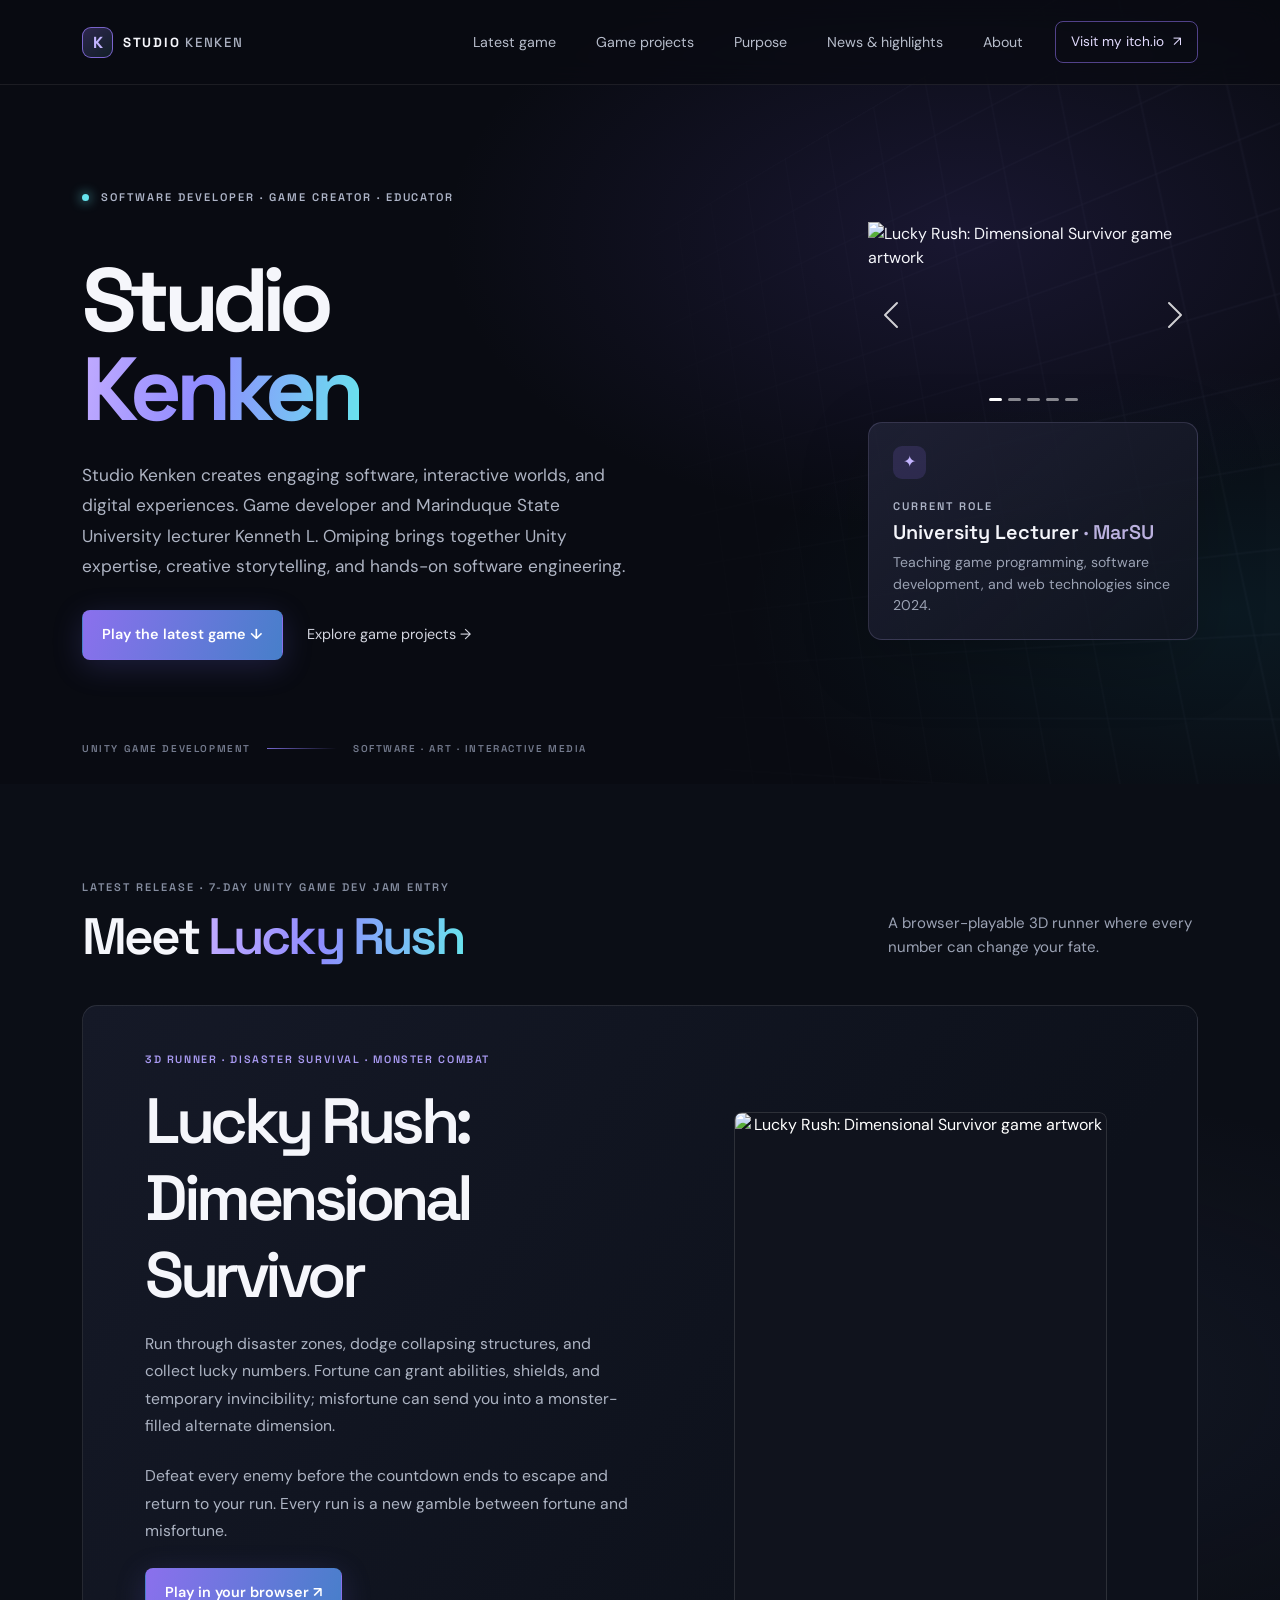
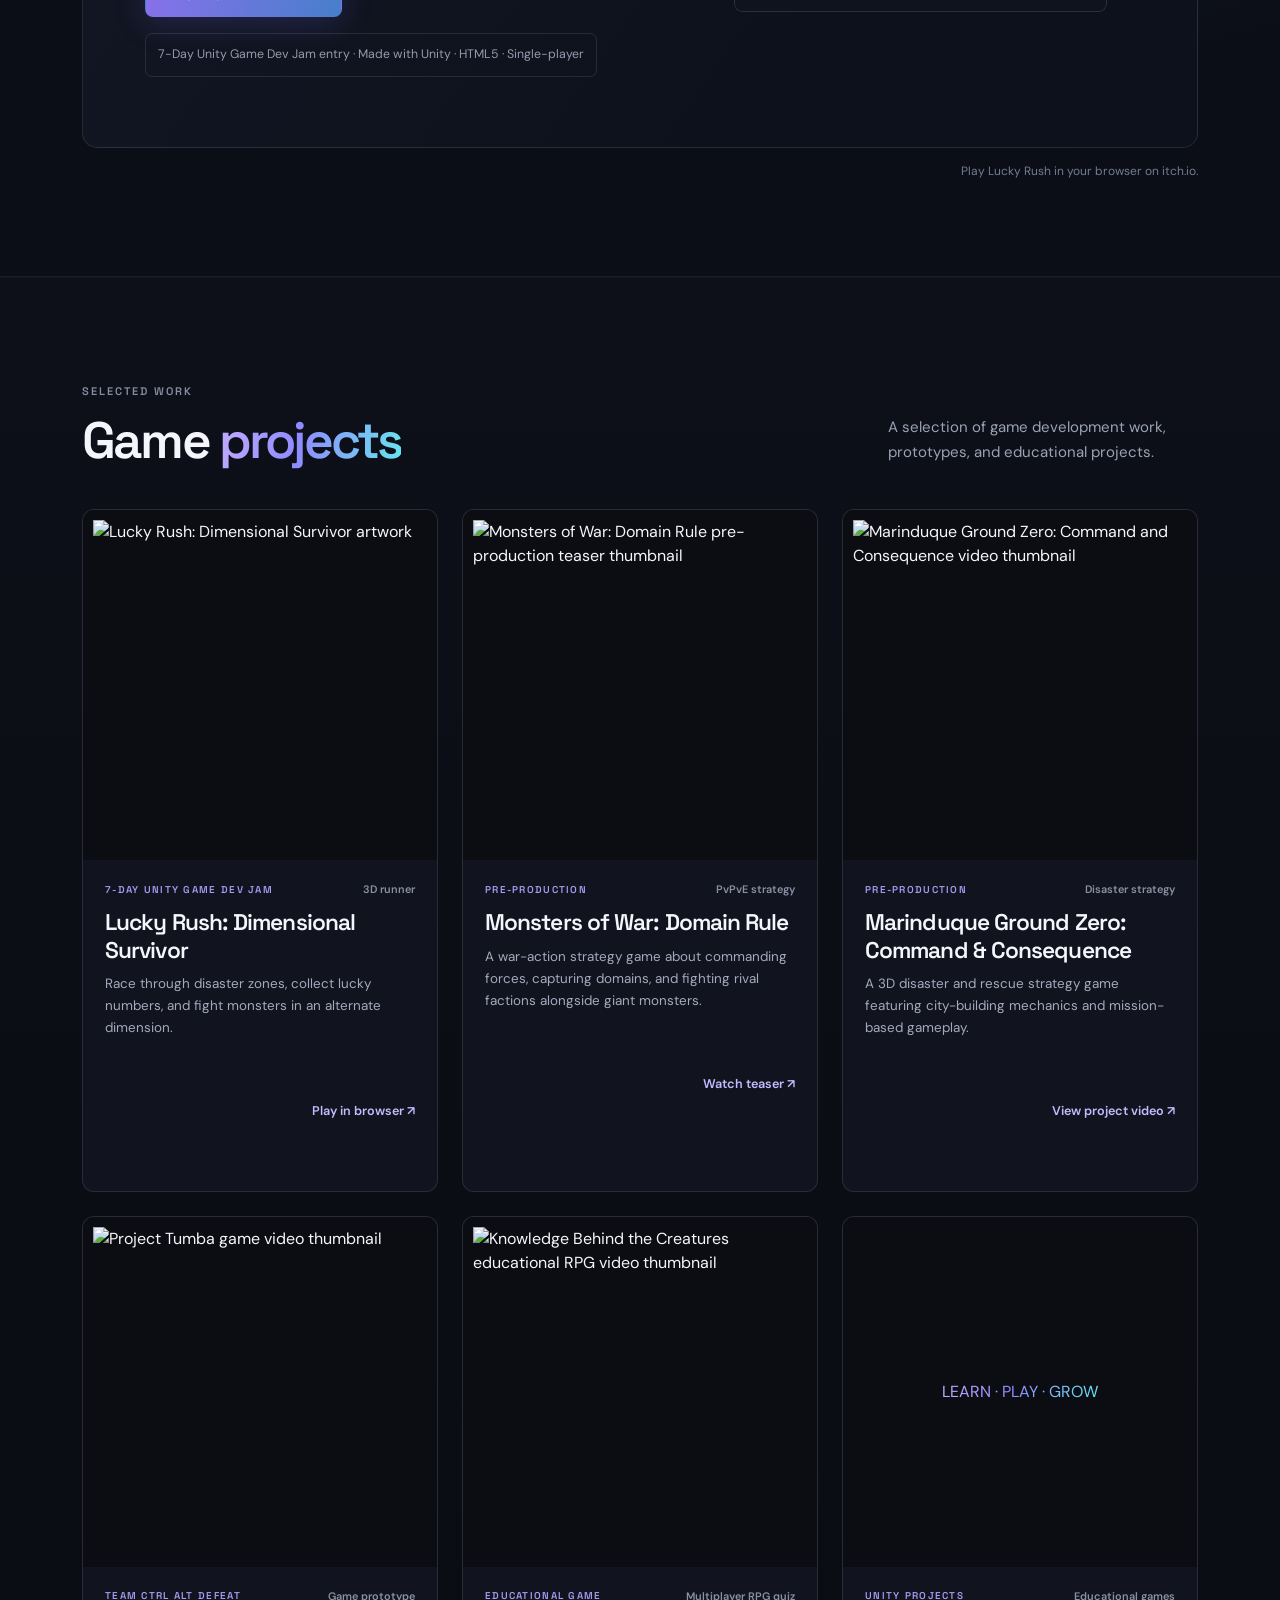
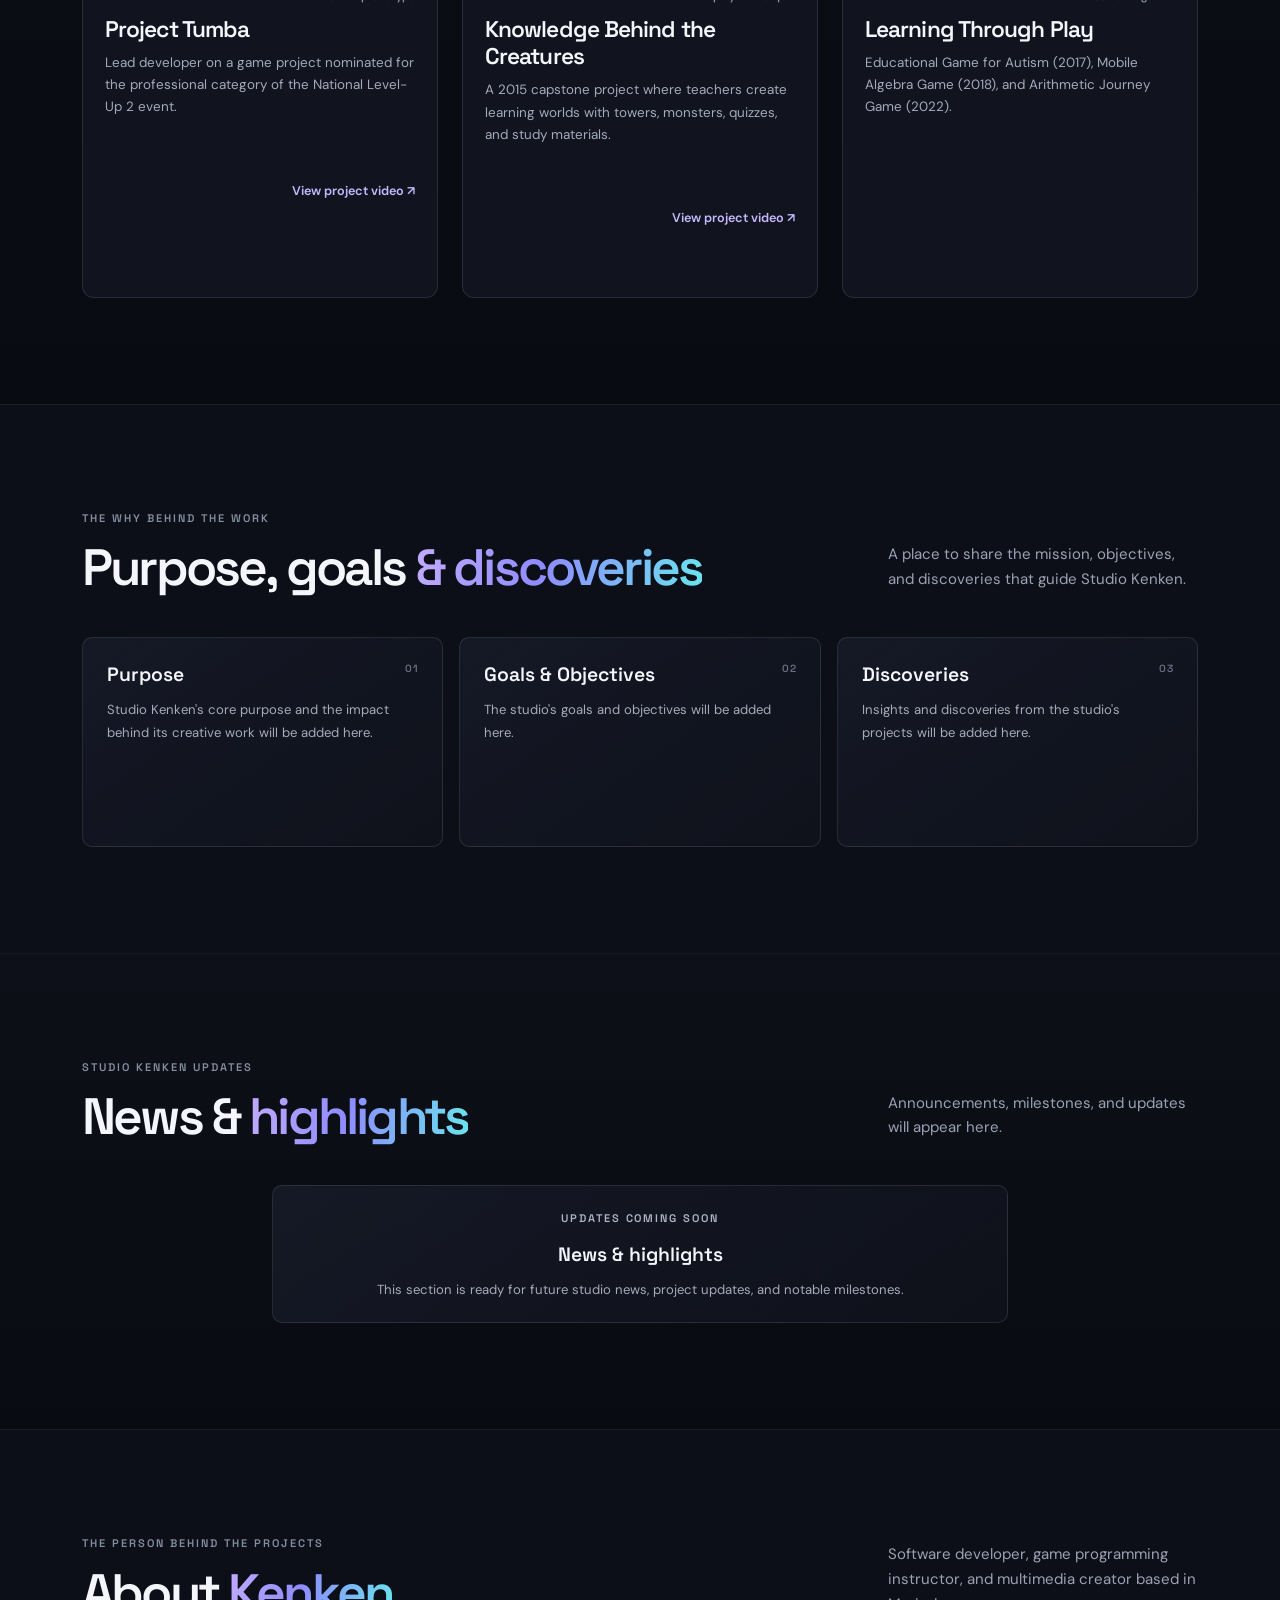
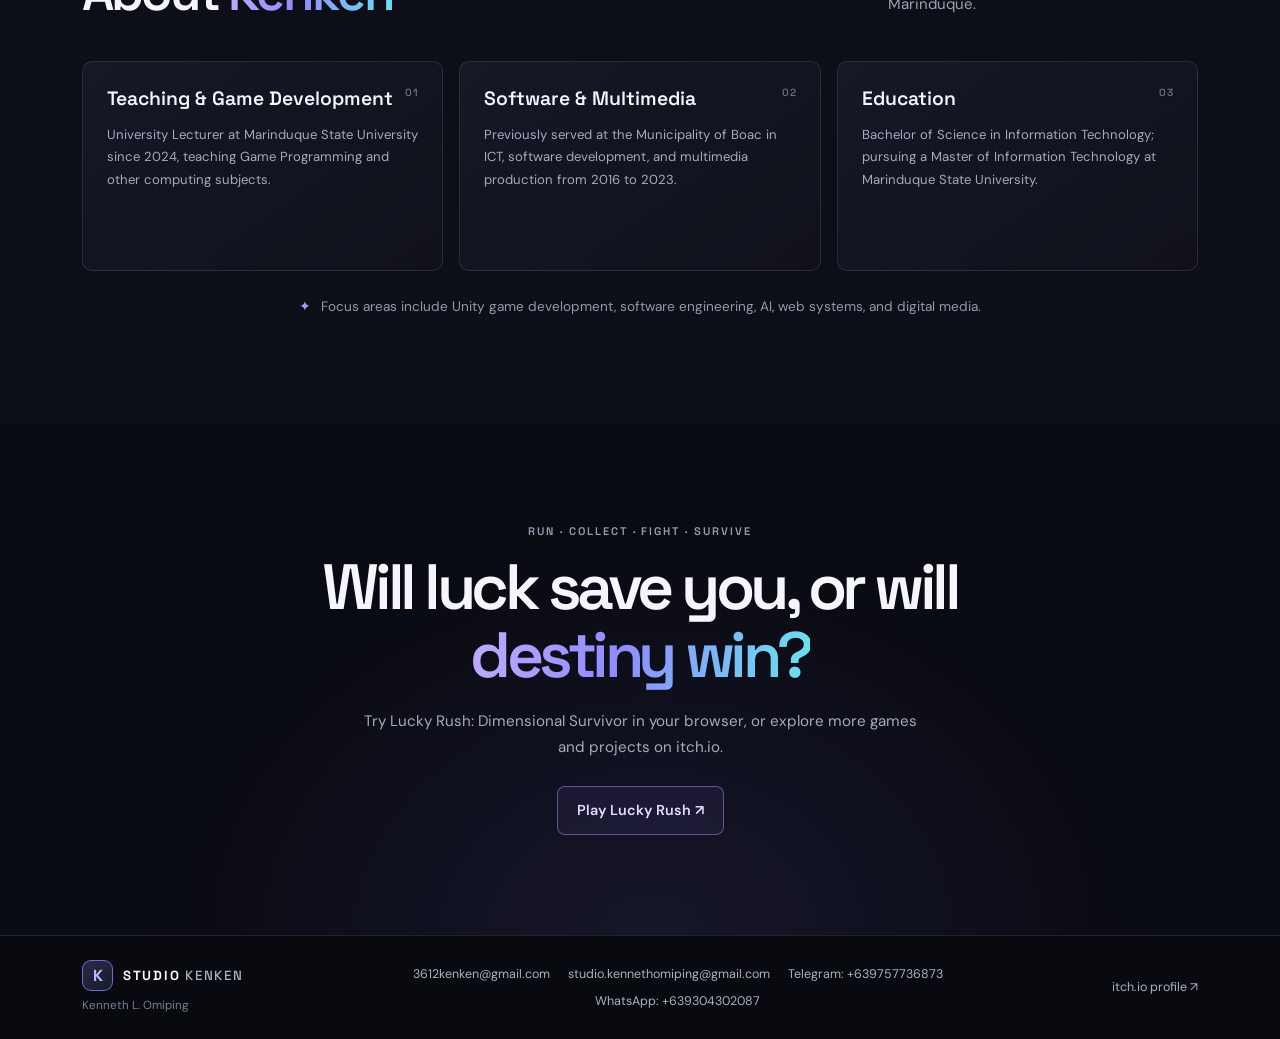
==== commit 37b16d24: "about" ====
--- a/game-developed/index.html
+++ b/game-developed/index.html
@@ -23,6 +23,8 @@
           <ul class="navbar-nav ms-auto align-items-lg-center gap-lg-4">
             <li class="nav-item"><a class="nav-link" href="#showcase">Latest game</a></li>
             <li class="nav-item"><a class="nav-link" href="#games">Game projects</a></li>
+            <li class="nav-item"><a class="nav-link" href="#purpose">Purpose</a></li>
+            <li class="nav-item"><a class="nav-link" href="#news">News &amp; highlights</a></li>
             <li class="nav-item"><a class="nav-link" href="#about">About</a></li>
             <li class="nav-item"><a class="nav-cta" href="https://3612kenken.itch.io/" target="_blank" rel="noopener noreferrer">Visit my itch.io <span aria-hidden="true">↗</span></a></li>
           </ul>
@@ -225,6 +227,62 @@
         </div>
       </section>
 
+      <section class="section-block teams-section" id="purpose" aria-labelledby="purpose-title">
+        <div class="container">
+          <div class="section-heading">
+            <div>
+              <p class="eyebrow">THE WHY BEHIND THE WORK</p>
+              <h2 id="purpose-title">Purpose, goals <span class="gradient-text">&amp; discoveries</span></h2>
+            </div>
+            <p class="section-note">A place to share the mission, objectives, and discoveries that guide Studio Kenken.</p>
+          </div>
+          <div class="row g-3">
+            <div class="col-md-6 col-xl-4">
+              <article class="team-card">
+                <span class="team-number">01</span>
+                <h3>Purpose</h3>
+                <p class="team-members">Studio Kenken's core purpose and the impact behind its creative work will be added here.</p>
+              </article>
+            </div>
+            <div class="col-md-6 col-xl-4">
+              <article class="team-card">
+                <span class="team-number">02</span>
+                <h3>Goals &amp; Objectives</h3>
+                <p class="team-members">The studio's goals and objectives will be added here.</p>
+              </article>
+            </div>
+            <div class="col-md-6 col-xl-4">
+              <article class="team-card">
+                <span class="team-number">03</span>
+                <h3>Discoveries</h3>
+                <p class="team-members">Insights and discoveries from the studio's projects will be added here.</p>
+              </article>
+            </div>
+          </div>
+        </div>
+      </section>
+
+      <section class="section-block games-section" id="news" aria-labelledby="news-title">
+        <div class="container">
+          <div class="section-heading">
+            <div>
+              <p class="eyebrow">STUDIO KENKEN UPDATES</p>
+              <h2 id="news-title">News &amp; <span class="gradient-text">highlights</span></h2>
+            </div>
+            <p class="section-note">Announcements, milestones, and updates will appear here.</p>
+          </div>
+          <div class="row justify-content-center">
+            <div class="col-lg-8">
+              <article class="team-card news-placeholder">
+                <p class="eyebrow">UPDATES COMING SOON</p>
+                <h3>News &amp; highlights</h3>
+                <p class="team-members">This section is ready for future studio news, project updates, and notable milestones.</p>
+              </article>
+            </div>
+          </div>
+        </div>
+      </section>
+
       <section class="section-block teams-section" id="about" aria-labelledby="about-title">
         <div class="container">
           <div class="section-heading">
--- a/game-developed/styles.css
+++ b/game-developed/styles.css
@@ -225,16 +225,17 @@
   max-width: 330px;
   margin: 0 0 14px auto;
   overflow: hidden;
-  border: 1px solid rgba(201, 191, 255, 0.17);
-  border-radius: 14px;
-  background: var(--surface);
-  box-shadow: 0 20px 70px rgba(0, 0, 0, 0.18);
+  border: 0;
+  border-radius: 0;
+  background: transparent;
+  box-shadow: none;
 }
 
 .featured-carousel img {
   width: 100%;
   aspect-ratio: 16 / 9;
   object-fit: cover;
+  background: transparent;
 }
 
 .featured-carousel .carousel-indicators {
@@ -775,6 +776,19 @@
   border-color: rgba(154, 123, 255, 0.35);
 }
 
+.news-placeholder {
+  min-height: 0;
+  text-align: center;
+}
+
+.news-placeholder h3 {
+  margin-bottom: 12px;
+}
+
+.news-placeholder .team-members {
+  margin-bottom: 0;
+}
+
 .team-number {
   position: absolute;
   top: 24px;
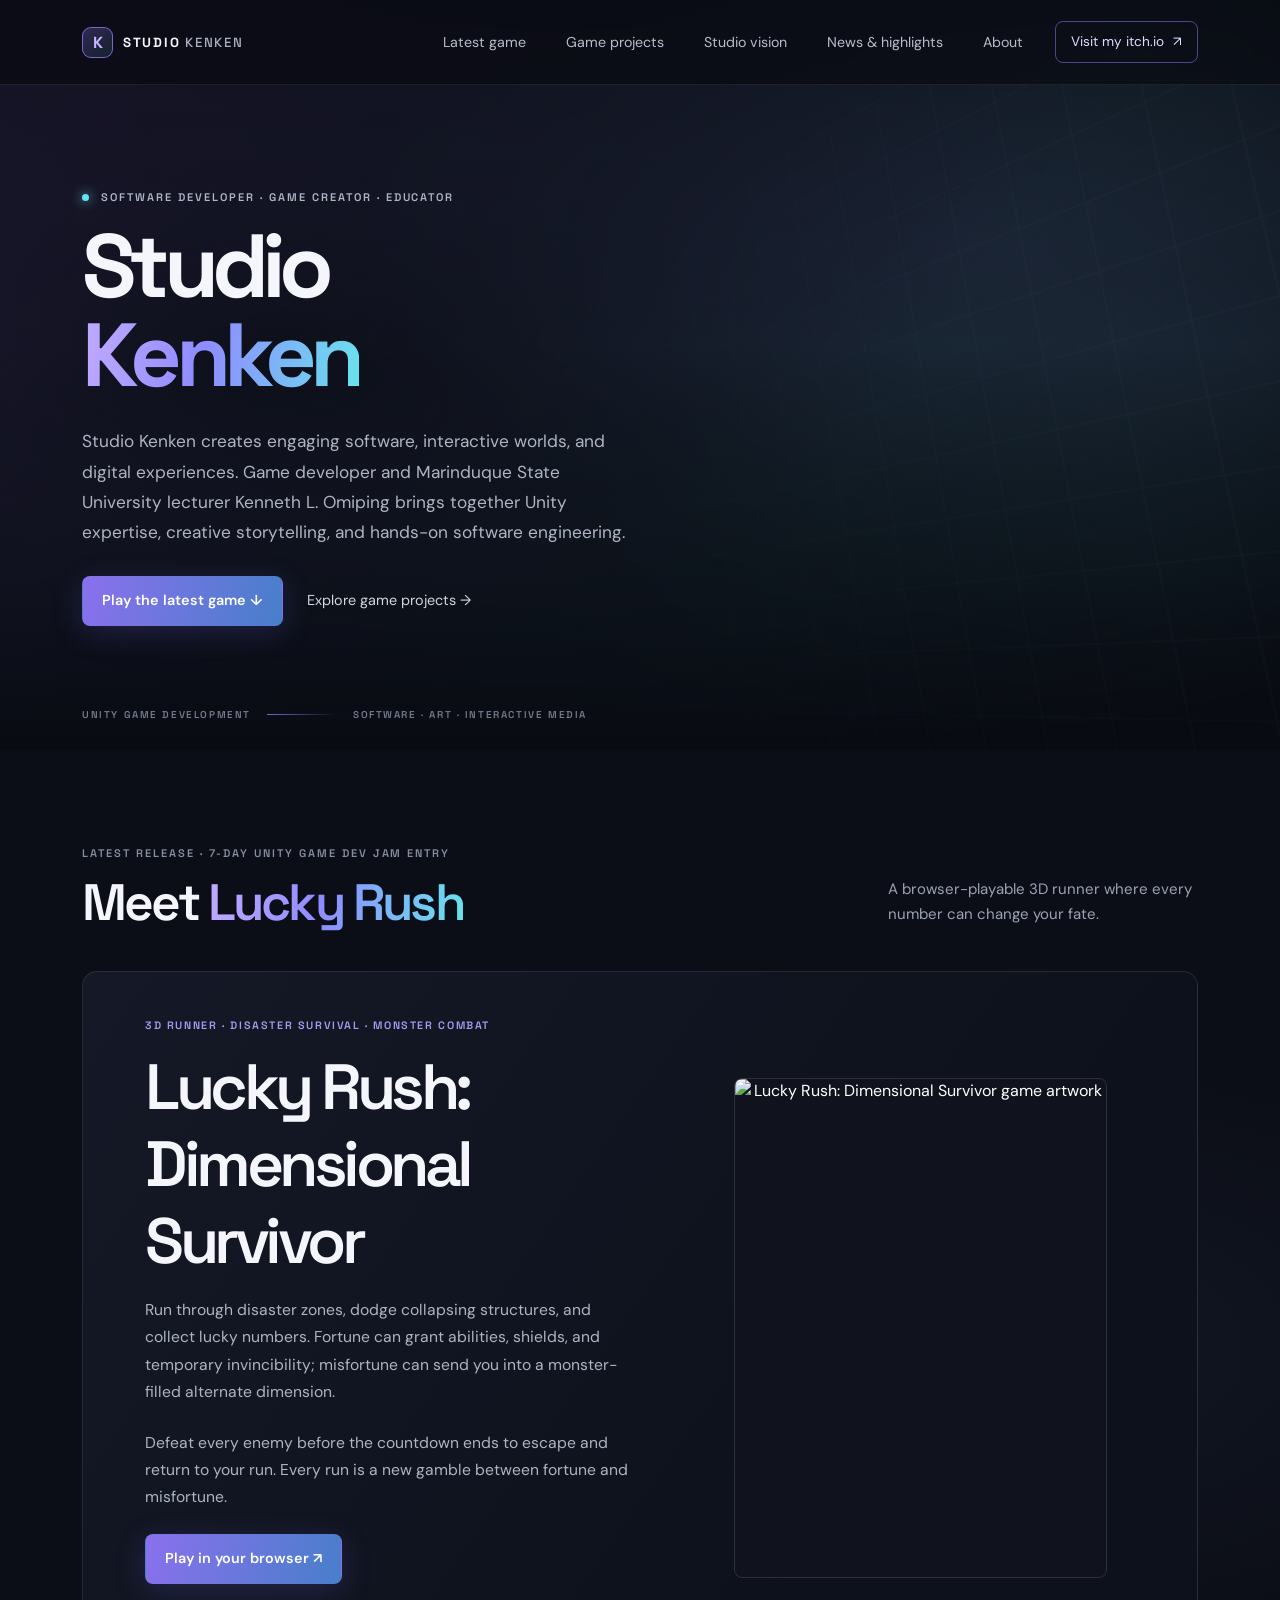
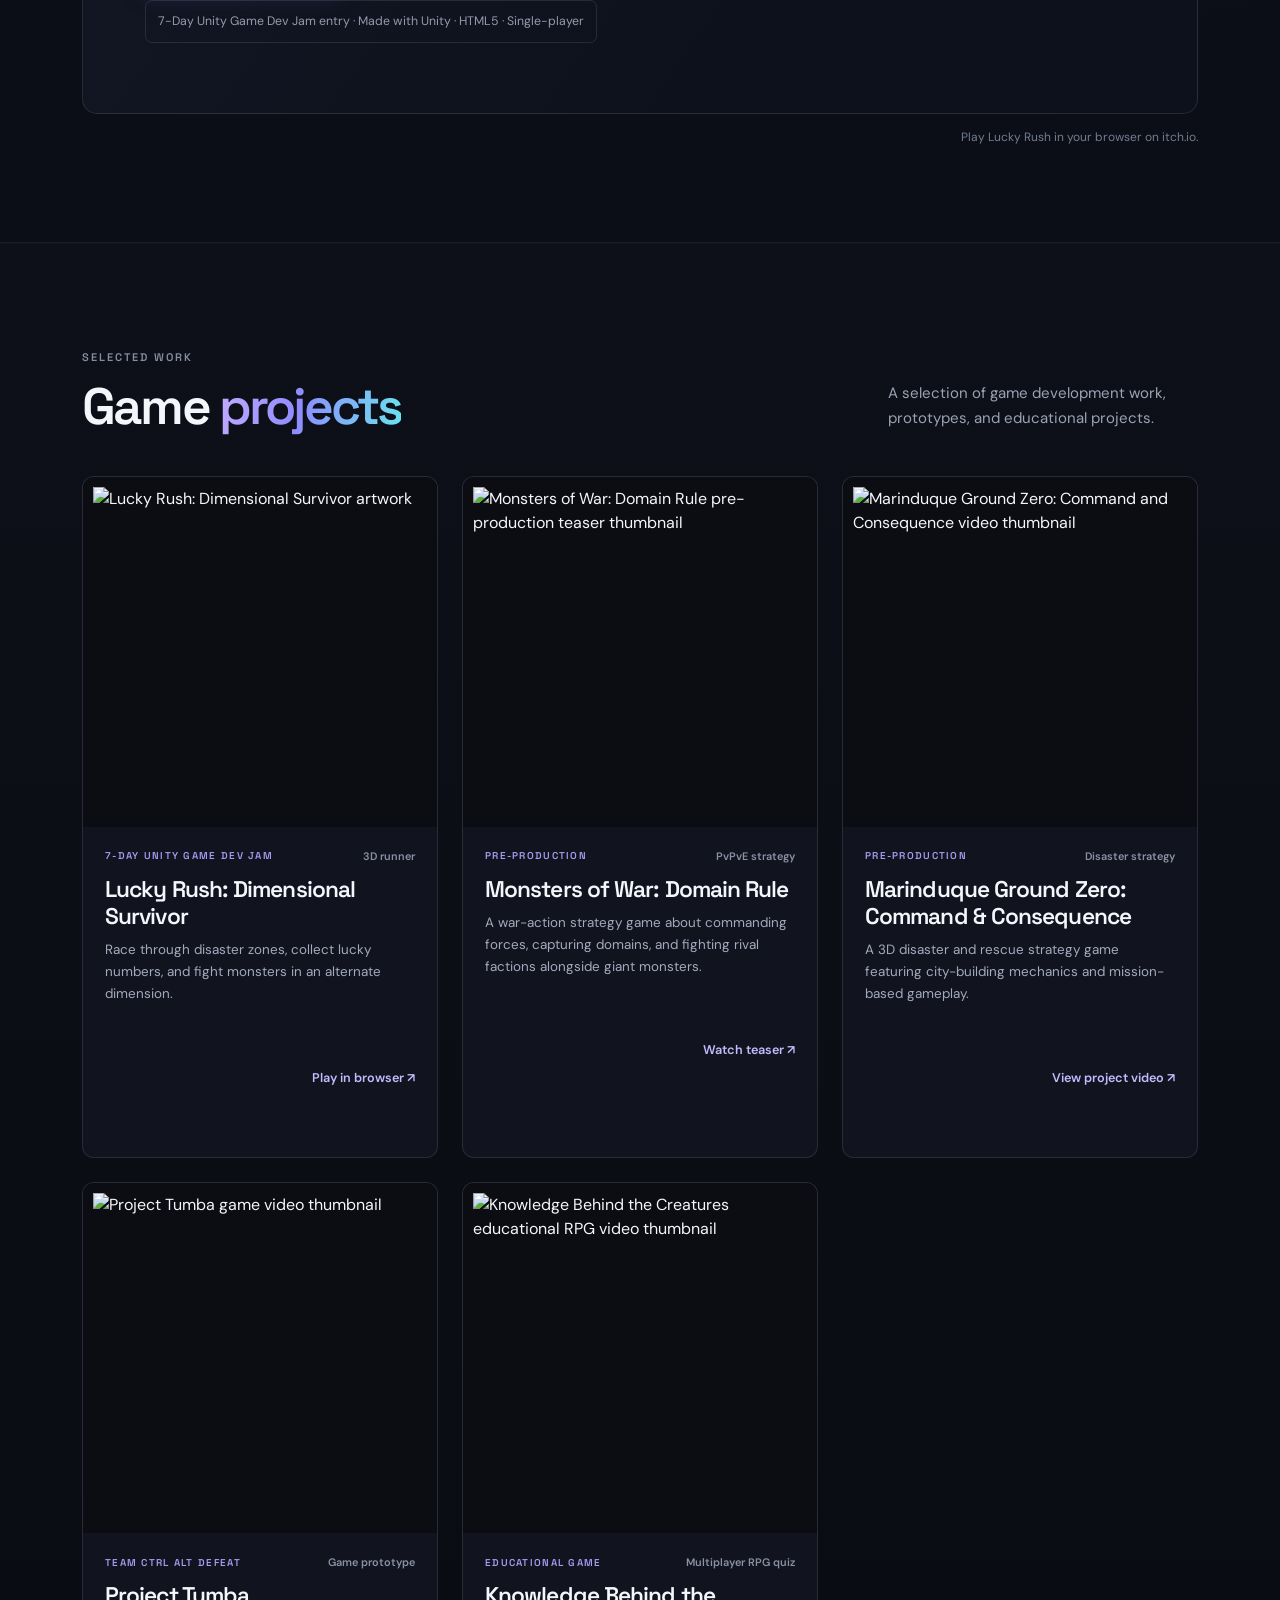
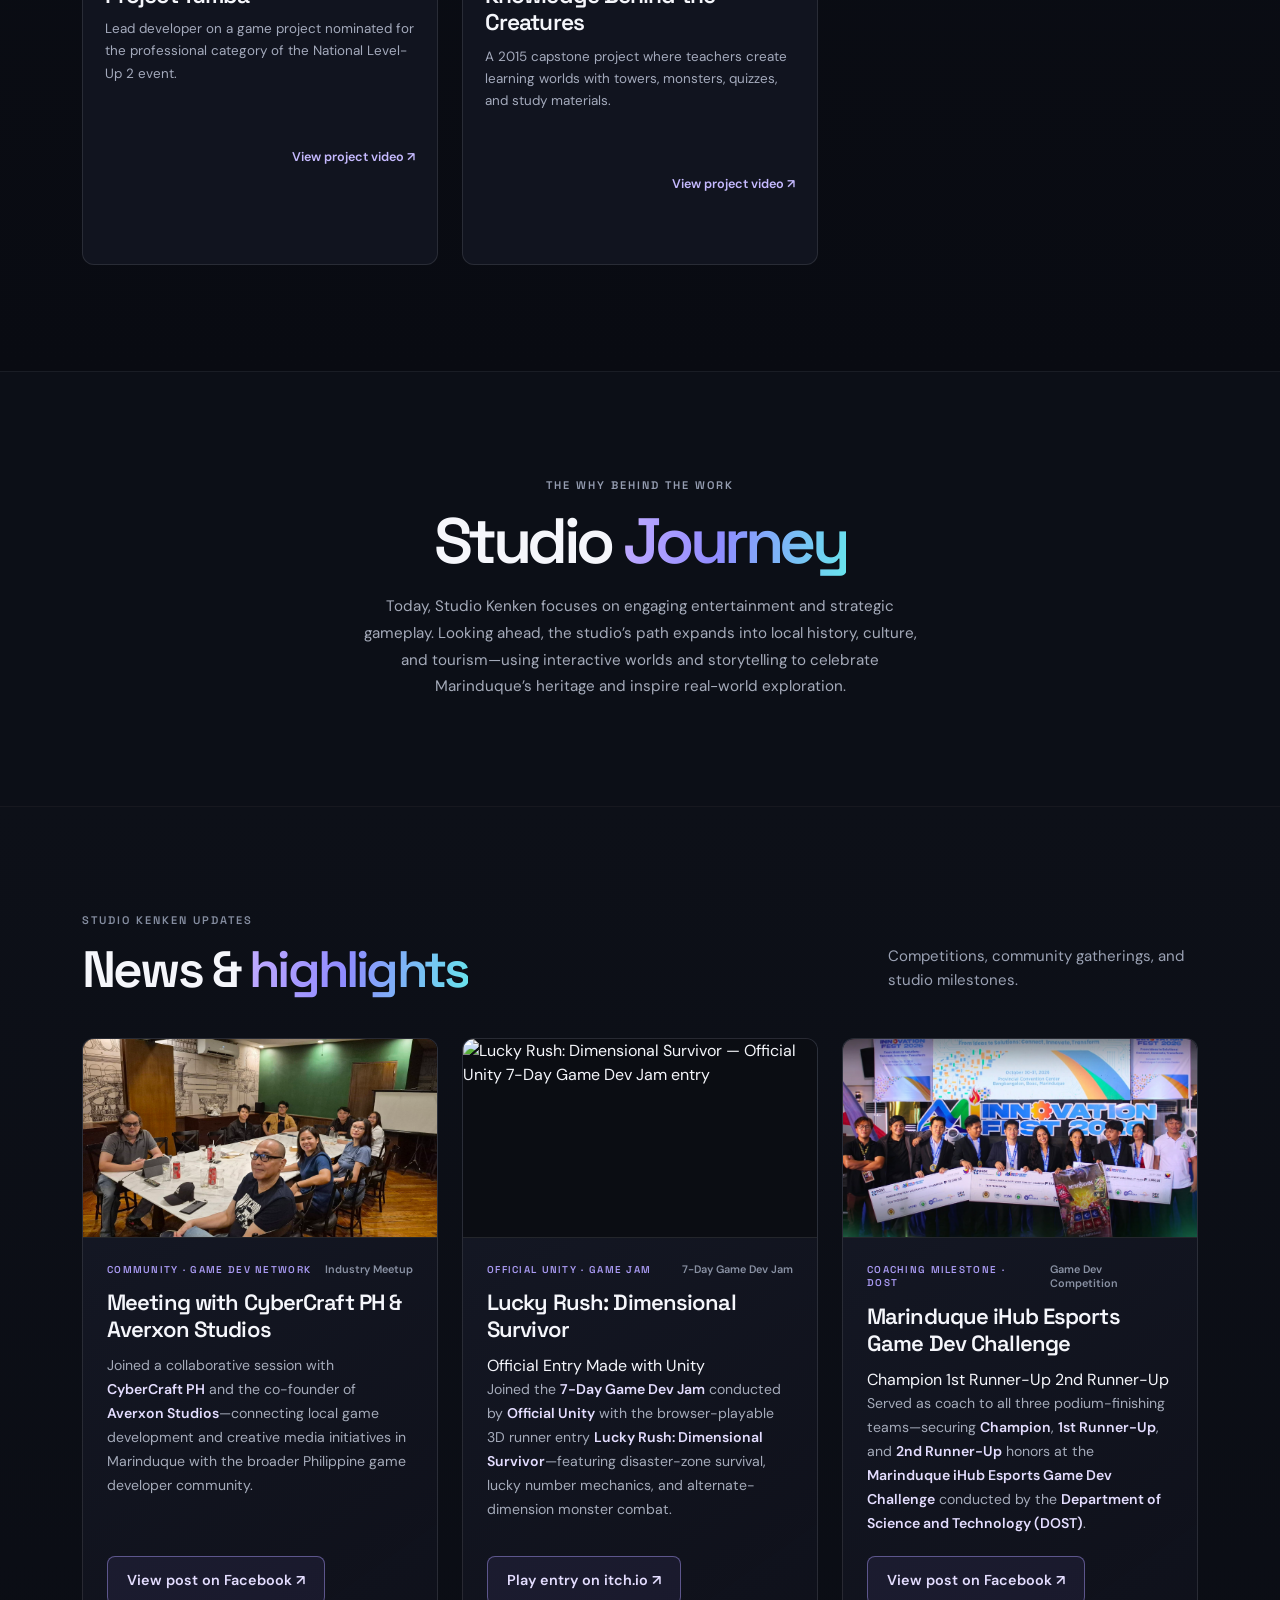
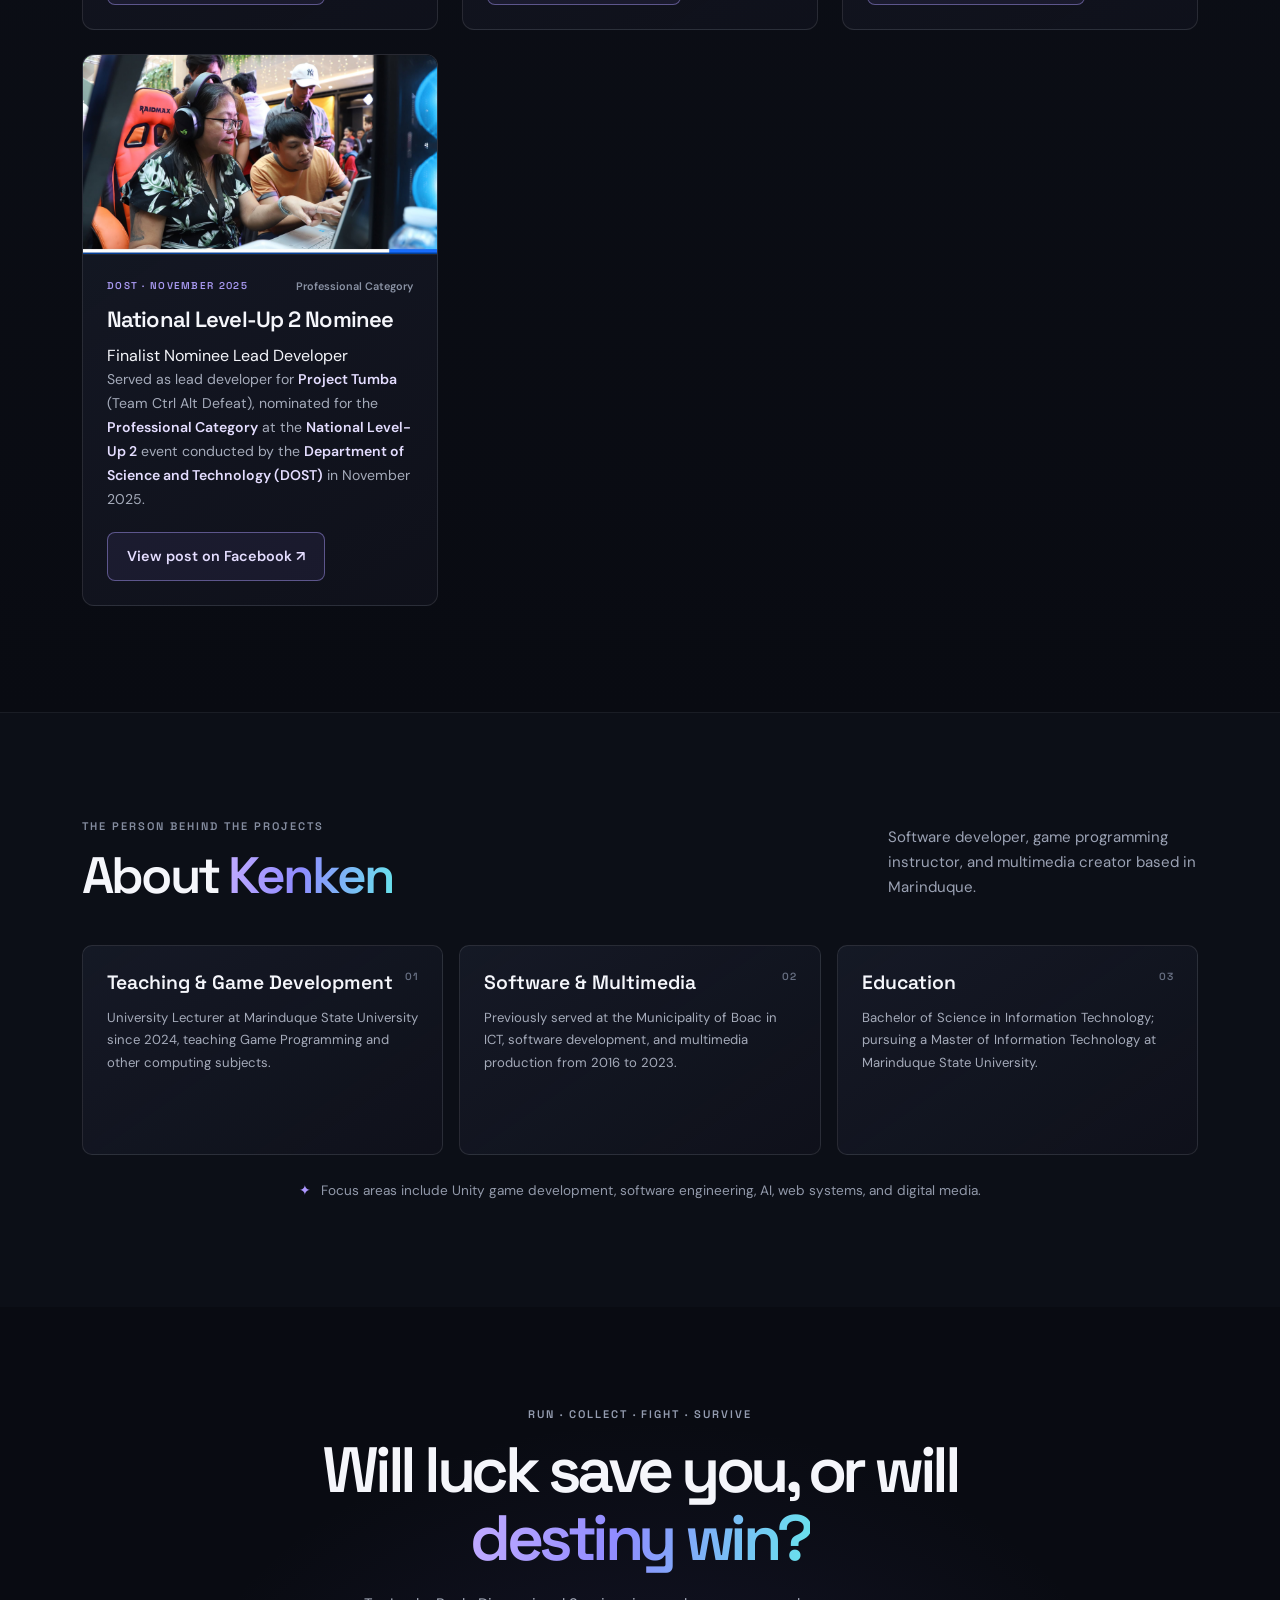
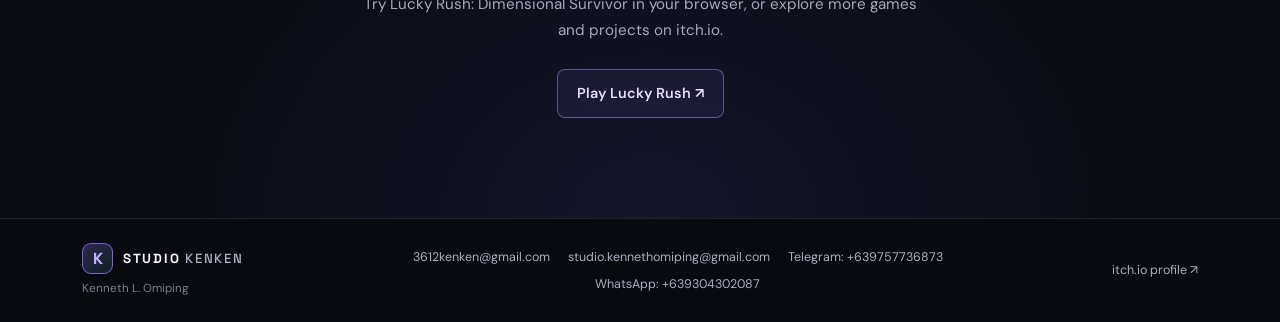
==== commit 4a7c48e6: "updated" ====
--- a/game-developed/index.html
+++ b/game-developed/index.html
@@ -23,7 +23,7 @@
           <ul class="navbar-nav ms-auto align-items-lg-center gap-lg-4">
             <li class="nav-item"><a class="nav-link" href="#showcase">Latest game</a></li>
             <li class="nav-item"><a class="nav-link" href="#games">Game projects</a></li>
-            <li class="nav-item"><a class="nav-link" href="#purpose">Purpose</a></li>
+            <li class="nav-item"><a class="nav-link" href="#purpose">Studio vision</a></li>
             <li class="nav-item"><a class="nav-link" href="#news">News &amp; highlights</a></li>
             <li class="nav-item"><a class="nav-link" href="#about">About</a></li>
             <li class="nav-item"><a class="nav-cta" href="https://3612kenken.itch.io/" target="_blank" rel="noopener noreferrer">Visit my itch.io <span aria-hidden="true">↗</span></a></li>
@@ -34,6 +34,15 @@
 
     <main>
       <section class="hero-section" id="home">
+        <div id="featuredCarousel" class="carousel slide carousel-fade hero-bg-carousel" data-bs-ride="carousel" data-bs-interval="4500" data-bs-pause="false" aria-hidden="true">
+          <div class="carousel-inner">
+            <div class="carousel-item active"><img class="d-block w-100" src="https://img.itch.zone/aW1nLzMyMjA1NDQ1LmpwZw==/original/wUSsKo.jpg" alt="" fetchpriority="high"></div>
+            <div class="carousel-item"><img class="d-block w-100" src="https://img.youtube.com/vi/gQi9-aLx-1Q/hqdefault.jpg" alt="" loading="lazy"></div>
+            <div class="carousel-item"><img class="d-block w-100" src="https://img.youtube.com/vi/4VFtFD0ZAuQ/hqdefault.jpg" alt="" loading="lazy"></div>
+            <div class="carousel-item"><img class="d-block w-100" src="https://img.youtube.com/vi/ePi22RuTPZc/hqdefault.jpg" alt="" loading="lazy"></div>
+            <div class="carousel-item"><img class="d-block w-100" src="https://img.youtube.com/vi/VYVagoqJ-AA/hqdefault.jpg" alt="" loading="lazy"></div>
+          </div>
+        </div>
         <div class="hero-grid" aria-hidden="true"></div>
         <div class="container hero-content">
           <p class="eyebrow"><span class="eyebrow-dot"></span> SOFTWARE DEVELOPER · GAME CREATOR · EDUCATOR</p>
@@ -46,36 +55,7 @@
                 <a class="text-link" href="#games">Explore game projects <span aria-hidden="true">→</span></a>
               </div>
             </div>
-            <div class="col-lg-4">
-              <div id="featuredCarousel" class="carousel slide featured-carousel" data-bs-ride="carousel" data-bs-interval="4500" aria-label="Featured Studio Kenken work">
-                <div class="carousel-indicators">
-                  <button type="button" data-bs-target="#featuredCarousel" data-bs-slide-to="0" class="active" aria-current="true" aria-label="Lucky Rush artwork"></button>
-                  <button type="button" data-bs-target="#featuredCarousel" data-bs-slide-to="1" aria-label="Monsters of War teaser thumbnail"></button>
-                  <button type="button" data-bs-target="#featuredCarousel" data-bs-slide-to="2" aria-label="Marinduque Ground Zero video thumbnail"></button>
-                  <button type="button" data-bs-target="#featuredCarousel" data-bs-slide-to="3" aria-label="Project Tumba video thumbnail"></button>
-                  <button type="button" data-bs-target="#featuredCarousel" data-bs-slide-to="4" aria-label="Knowledge Behind the Creatures video thumbnail"></button>
-                </div>
-                <div class="carousel-inner">
-                  <div class="carousel-item active"><img class="d-block w-100" src="https://img.itch.zone/aW1nLzMyMjA1NDQ1LmpwZw==/original/wUSsKo.jpg" alt="Lucky Rush: Dimensional Survivor game artwork" fetchpriority="high"></div>
-                  <div class="carousel-item"><img class="d-block w-100" src="https://img.youtube.com/vi/gQi9-aLx-1Q/hqdefault.jpg" alt="Monsters of War: Domain Rule pre-production teaser thumbnail" loading="lazy"></div>
-                  <div class="carousel-item"><img class="d-block w-100" src="https://img.youtube.com/vi/4VFtFD0ZAuQ/hqdefault.jpg" alt="Marinduque Ground Zero: Command and Consequence video thumbnail" loading="lazy"></div>
-                  <div class="carousel-item"><img class="d-block w-100" src="https://img.youtube.com/vi/ePi22RuTPZc/hqdefault.jpg" alt="Project Tumba game video thumbnail" loading="lazy"></div>
-                  <div class="carousel-item"><img class="d-block w-100" src="https://img.youtube.com/vi/VYVagoqJ-AA/hqdefault.jpg" alt="Knowledge Behind the Creatures educational RPG video thumbnail" loading="lazy"></div>
-                </div>
-                <button class="carousel-control-prev" type="button" data-bs-target="#featuredCarousel" data-bs-slide="prev" aria-label="Previous featured image">
-                  <span class="carousel-control-prev-icon" aria-hidden="true"></span>
-                </button>
-                <button class="carousel-control-next" type="button" data-bs-target="#featuredCarousel" data-bs-slide="next" aria-label="Next featured image">
-                  <span class="carousel-control-next-icon" aria-hidden="true"></span>
-                </button>
-              </div>
-              <aside class="mentor-card">
-                <span class="mentor-icon" aria-hidden="true">✦</span>
-                <p class="eyebrow mb-2">CURRENT ROLE</p>
-                <h2>University Lecturer <span>· MarSU</span></h2>
-                <p>Teaching game programming, software development, and web technologies since 2024.</p>
-              </aside>
-            </div>
+         
           </div>
           <div class="hero-bottom">
             <span>UNITY GAME DEVELOPMENT</span>
@@ -211,74 +191,156 @@
               </article>
             </div>
 
-            <div class="col-md-6 col-xl-4">
-              <article class="game-card">
-                <div class="game-poster d-flex align-items-center justify-content-center text-center">
-                  <span class="gradient-text">LEARN · PLAY · GROW</span>
-                </div>
-                <div class="game-info">
-                  <div class="game-meta"><span class="team-label">UNITY PROJECTS</span><span class="genre-label">Educational games</span></div>
-                  <h3>Learning Through Play</h3>
-                  <p>Educational Game for Autism (2017), Mobile Algebra Game (2018), and Arithmetic Journey Game (2022).</p>
-                </div>
-              </article>
-            </div>
-          </div>
-        </div>
-      </section>
-
-      <section class="section-block teams-section" id="purpose" aria-labelledby="purpose-title">
-        <div class="container">
-          <div class="section-heading">
-            <div>
-              <p class="eyebrow">THE WHY BEHIND THE WORK</p>
-              <h2 id="purpose-title">Purpose, goals <span class="gradient-text">&amp; discoveries</span></h2>
-            </div>
-            <p class="section-note">A place to share the mission, objectives, and discoveries that guide Studio Kenken.</p>
-          </div>
-          <div class="row g-3">
-            <div class="col-md-6 col-xl-4">
-              <article class="team-card">
-                <span class="team-number">01</span>
-                <h3>Purpose</h3>
-                <p class="team-members">Studio Kenken's core purpose and the impact behind its creative work will be added here.</p>
-              </article>
-            </div>
-            <div class="col-md-6 col-xl-4">
-              <article class="team-card">
-                <span class="team-number">02</span>
-                <h3>Goals &amp; Objectives</h3>
-                <p class="team-members">The studio's goals and objectives will be added here.</p>
-              </article>
-            </div>
-            <div class="col-md-6 col-xl-4">
-              <article class="team-card">
-                <span class="team-number">03</span>
-                <h3>Discoveries</h3>
-                <p class="team-members">Insights and discoveries from the studio's projects will be added here.</p>
-              </article>
-            </div>
-          </div>
-        </div>
-      </section>
-
-      <section class="section-block games-section" id="news" aria-labelledby="news-title">
+        
+          </div>
+        </div>
+      </section>
+
+   <section class="section-block teams-section text-center" id="purpose" aria-labelledby="purpose-title">
+  <div class="container">
+    <div class="about-content">
+      <p class="eyebrow">THE WHY BEHIND THE WORK</p>
+      <h2 id="purpose-title">Studio <span class="gradient-text">Journey</span></h2>
+      <p class="mb-0">Today, Studio Kenken focuses on engaging entertainment and strategic gameplay. Looking ahead, the studio’s path expands into local history, culture, and tourism—using interactive worlds and storytelling to celebrate Marinduque’s heritage and inspire real-world exploration.</div>
+  </div>
+</section>
+
+   <section class="section-block games-section" id="news" aria-labelledby="news-title">
         <div class="container">
           <div class="section-heading">
             <div>
               <p class="eyebrow">STUDIO KENKEN UPDATES</p>
               <h2 id="news-title">News &amp; <span class="gradient-text">highlights</span></h2>
             </div>
-            <p class="section-note">Announcements, milestones, and updates will appear here.</p>
-          </div>
-          <div class="row justify-content-center">
-            <div class="col-lg-8">
-              <article class="team-card news-placeholder">
-                <p class="eyebrow">UPDATES COMING SOON</p>
-                <h3>News &amp; highlights</h3>
-                <p class="team-members">This section is ready for future studio news, project updates, and notable milestones.</p>
-              </article>
-            </div>
+            <p class="section-note">Competitions, community gatherings, and studio milestones.</p>
+          </div>
+
+          <div class="row g-4">
+            
+            <div class="col-md-6 col-xl-4">
+              <article class="news-card">
+                <div class="news-media">
+                  <!-- Save the photo from the Facebook post as assets/cybercraft-averxon-meeting.jpg -->
+                  <img
+                    src="assets/cybercraft-averxon-meeting.jpg"
+                    alt="Studio Kenken meeting with CyberCraft PH and the co-founder of Averxon Studios"
+                    loading="lazy"
+                    onerror="this.style.display='none'; this.nextElementSibling.style.display='grid';"
+                  >
+                  <div class="news-media-fallback" style="display: none;">
+                    <span class="eyebrow mb-2">CYBERCRAFT PH × AVERXON STUDIOS</span>
+                    <span class="gradient-text fw-semibold">Community &amp; Game Dev Meetup</span>
+                  </div>
+                </div>
+                <div class="news-body">
+                  <div class="game-meta">
+                    <span class="team-label">COMMUNITY · GAME DEV NETWORK</span>
+                    <span class="genre-label">Industry Meetup</span>
+                  </div>
+                  <h3>Meeting with CyberCraft PH &amp; Averxon Studios</h3>
+                  <p>Joined a collaborative session with <strong>CyberCraft PH</strong> and the co-founder of <strong>Averxon Studios</strong>—connecting local game development and creative media initiatives in Marinduque with the broader Philippine game developer community.</p>
+                  <div class="news-actions">
+                    <a class="btn btn-outline-glow" href="https://www.facebook.com/share/p/19hTHDxKTo/" target="_blank" rel="noopener noreferrer">View post on Facebook <span aria-hidden="true">↗</span></a>
+                  </div>
+                </div>
+              </article>
+            </div>
+            <div class="col-md-6 col-xl-4">
+              <article class="news-card">
+                <div class="news-media">
+                  <img
+                    src="https://img.itch.zone/aW1nLzMyMjA1NDQ1LmpwZw==/original/wUSsKo.jpg"
+                    alt="Lucky Rush: Dimensional Survivor — Official Unity 7-Day Game Dev Jam entry"
+                    loading="lazy"
+                  >
+                </div>
+                <div class="news-body">
+                  <div class="game-meta">
+                    <span class="team-label">OFFICIAL UNITY · GAME JAM</span>
+                    <span class="genre-label">7-Day Game Dev Jam</span>
+                  </div>
+                  <h3>Lucky Rush: Dimensional Survivor</h3>
+                  <div class="news-badges" aria-label="Jam participation">
+                    <span class="placement-badge is-champion">Official Entry</span>
+                    <span class="placement-badge">Made with Unity</span>
+                  </div>
+                  <p>Joined the <strong>7-Day Game Dev Jam</strong> conducted by <strong>Official Unity</strong> with the browser-playable 3D runner entry <strong>Lucky Rush: Dimensional Survivor</strong>—featuring disaster-zone survival, lucky number mechanics, and alternate-dimension monster combat.</p>
+                  <div class="news-actions">
+                    <a class="btn btn-outline-glow" href="https://3612kenken.itch.io/luckyrush-dimensionalsurvivor" target="_blank" rel="noopener noreferrer">Play entry on itch.io <span aria-hidden="true">↗</span></a>
+                  </div>
+                </div>
+              </article>
+            </div>
+
+            <div class="col-md-6 col-xl-4">
+              <article class="news-card">
+                <div class="news-media">
+                  <!-- Save the photo from the Facebook post as assets/dost-marinduque-ihub-challenge.jpg -->
+                  <img
+                    src="assets/dost-marinduque-ihub-challenge.jpg"
+                    alt="Coach Kenneth L. Omiping with the winning teams of the DOST Marinduque iHub Esports Game Dev Challenge"
+                    loading="lazy"
+                    onerror="this.style.display='none'; this.nextElementSibling.style.display='grid';"
+                  >
+                  <div class="news-media-fallback" style="display: none;">
+                    <span class="eyebrow mb-2">DOST · MARINDUQUE iHUB</span>
+                    <span class="gradient-text fw-semibold">Esports Game Dev Challenge</span>
+                  </div>
+                </div>
+                <div class="news-body">
+                  <div class="game-meta">
+                    <span class="team-label">COACHING MILESTONE · DOST</span>
+                    <span class="genre-label">Game Dev Competition</span>
+                  </div>
+                  <h3>Marinduque iHub Esports Game Dev Challenge</h3>
+                  <div class="news-badges" aria-label="Team placements coached">
+                    <span class="placement-badge is-champion">Champion</span>
+                    <span class="placement-badge">1st Runner-Up</span>
+                    <span class="placement-badge">2nd Runner-Up</span>
+                  </div>
+                  <p>Served as coach to all three podium-finishing teams—securing <strong>Champion</strong>, <strong>1st Runner-Up</strong>, and <strong>2nd Runner-Up</strong> honors at the <strong>Marinduque iHub Esports Game Dev Challenge</strong> conducted by the <strong>Department of Science and Technology (DOST)</strong>.</p>
+                  <div class="news-actions">
+                    <a class="btn btn-outline-glow" href="https://www.facebook.com/share/p/1CHZ1AS3js/" target="_blank" rel="noopener noreferrer">View post on Facebook <span aria-hidden="true">↗</span></a>
+                  </div>
+                </div>
+              </article>
+            </div>
+
+            <div class="col-md-6 col-xl-4">
+              <article class="news-card">
+                <div class="news-media">
+                  <!-- Save the photo from the Facebook post as assets/dost-level-up-2.jpg -->
+                  <img
+                    src="assets/dost-level-up-2.jpg"
+                    alt="Project Tumba — National Level-Up 2 Professional Category Nominee"
+                    loading="lazy"
+                    onerror="this.style.display='none'; this.nextElementSibling.style.display='grid';"
+                  >
+                  <div class="news-media-fallback" style="display: none;">
+                    <span class="eyebrow mb-2">DOST · NOVEMBER 2025</span>
+                    <span class="gradient-text fw-semibold">National Level-Up 2</span>
+                  </div>
+                </div>
+                <div class="news-body">
+                  <div class="game-meta">
+                    <span class="team-label">DOST · NOVEMBER 2025</span>
+                    <span class="genre-label">Professional Category</span>
+                  </div>
+                  <h3>National Level-Up 2 Nominee</h3>
+                  <div class="news-badges" aria-label="Recognition">
+                    <span class="placement-badge is-champion">Finalist Nominee</span>
+                    <span class="placement-badge">Lead Developer</span>
+                  </div>
+                  <p>Served as lead developer for <strong>Project Tumba</strong> (Team Ctrl Alt Defeat), nominated for the <strong>Professional Category</strong> at the <strong>National Level-Up 2</strong> event conducted by the <strong>Department of Science and Technology (DOST)</strong> in November 2025.</p>
+                  <div class="news-actions">
+                    <a class="btn btn-outline-glow" href="https://www.facebook.com/share/p/1Cf7KtkCGE/" target="_blank" rel="noopener noreferrer">View post on Facebook <span aria-hidden="true">↗</span></a>
+                  </div>
+                </div>
+              </article>
+            </div>
+
+
+            <!-- Add future news tiles here as additional <div class="col-md-6 col-xl-4"> blocks -->
           </div>
         </div>
       </section>
@@ -366,4 +428,4 @@
       });
     </script>
   </body>
-</html>
+</html>
--- a/game-developed/styles.css
+++ b/game-developed/styles.css
@@ -110,15 +110,79 @@
   overflow: hidden;
   padding: 190px 0 29px;
   background:
-    radial-gradient(ellipse at 75% 30%, rgba(84, 66, 163, 0.21), transparent 38%),
-    radial-gradient(ellipse at 96% 78%, rgba(29, 143, 166, 0.11), transparent 28%),
+    radial-gradient(ellipse at 76% 32%, rgba(154, 123, 255, 0.22), transparent 46%),
+    radial-gradient(ellipse at 92% 76%, rgba(102, 228, 238, 0.14), transparent 36%),
     var(--page);
+}
+
+.hero-bg-carousel {
+  position: absolute;
+  inset: 0;
+  z-index: 0;
+  overflow: hidden;
+  pointer-events: none;
+}
+
+/* Gradient alpha mask so the carousel images dissolve into the page background */
+.hero-bg-carousel .carousel-inner {
+  height: 100%;
+  -webkit-mask-image:
+    linear-gradient(90deg, transparent 0%, rgba(0, 0, 0, 0.22) 34%, rgba(0, 0, 0, 0.92) 72%, rgba(0, 0, 0, 0.55) 100%),
+    linear-gradient(180deg, transparent 0%, #000 18%, #000 76%, transparent 100%);
+  -webkit-mask-composite: source-in;
+  mask-image:
+    linear-gradient(90deg, transparent 0%, rgba(0, 0, 0, 0.22) 34%, rgba(0, 0, 0, 0.92) 72%, rgba(0, 0, 0, 0.55) 100%),
+    linear-gradient(180deg, transparent 0%, #000 18%, #000 76%, transparent 100%);
+  mask-composite: intersect;
+}
+
+.hero-bg-carousel .carousel-item {
+  height: 100%;
+}
+
+.hero-bg-carousel img {
+  width: 100%;
+  height: 100%;
+  opacity: 0.34;
+  object-fit: cover;
+  object-position: center;
+  filter: saturate(0.85) contrast(1.08);
+  transform: scale(1.03);
+}
+
+/* Violet-to-cyan theme color harmonizer */
+.hero-bg-carousel::before {
+  content: "";
+  position: absolute;
+  inset: 0;
+  z-index: 1;
+  background: linear-gradient(
+    125deg,
+    rgba(154, 123, 255, 0.38) 10%,
+    rgba(102, 228, 238, 0.22) 65%,
+    rgba(9, 11, 18, 0.4) 100%
+  );
+  mix-blend-mode: color;
+  pointer-events: none;
+}
+
+/* Deep #090b12 edge & readability blend */
+.hero-bg-carousel::after {
+  content: "";
+  position: absolute;
+  inset: 0;
+  z-index: 2;
+  background:
+    linear-gradient(180deg, rgba(9, 11, 18, 0.78) 0%, rgba(9, 11, 18, 0.18) 46%, rgba(9, 11, 18, 0.85) 88%, var(--page) 100%),
+    radial-gradient(ellipse at 22% 48%, rgba(9, 11, 18, 0.86) 0%, rgba(9, 11, 18, 0.42) 52%, transparent 85%);
+  pointer-events: none;
 }
 
 .hero-grid {
   position: absolute;
   inset: 20% -8% 0 42%;
-  opacity: 0.18;
+  z-index: 1;
+  opacity: 0.14;
   background-image: linear-gradient(rgba(190, 197, 255, 0.2) 1px, transparent 1px), linear-gradient(90deg, rgba(190, 197, 255, 0.2) 1px, transparent 1px);
   background-size: 50px 50px;
   mask-image: linear-gradient(to left, #000, transparent 88%);
@@ -127,7 +191,7 @@
 
 .hero-content {
   position: relative;
-  z-index: 1;
+  z-index: 2;
 }
 
 .eyebrow {
@@ -221,40 +285,6 @@
   color: var(--cyan);
 }
 
-.featured-carousel {
-  max-width: 330px;
-  margin: 0 0 14px auto;
-  overflow: hidden;
-  border: 0;
-  border-radius: 0;
-  background: transparent;
-  box-shadow: none;
-}
-
-.featured-carousel img {
-  width: 100%;
-  aspect-ratio: 16 / 9;
-  object-fit: cover;
-  background: transparent;
-}
-
-.featured-carousel .carousel-indicators {
-  margin-bottom: 7px;
-}
-
-.featured-carousel .carousel-indicators [data-bs-target] {
-  width: 13px;
-  height: 3px;
-  border: 0;
-  border-radius: 3px;
-}
-
-.featured-carousel .carousel-control-prev,
-.featured-carousel .carousel-control-next {
-  width: 14%;
-  opacity: 0.8;
-}
-
 .mentor-card {
   max-width: 330px;
   margin: 0 0 20px auto;
@@ -263,6 +293,7 @@
   border-radius: 14px;
   background: linear-gradient(140deg, rgba(32, 34, 54, 0.87), rgba(17, 20, 31, 0.75));
   box-shadow: 0 20px 70px rgba(0, 0, 0, 0.18);
+  backdrop-filter: blur(8px);
 }
 
 .mentor-icon {
@@ -775,18 +806,84 @@
   transform: translateY(-3px);
   border-color: rgba(154, 123, 255, 0.35);
 }
-
-.news-placeholder {
-  min-height: 0;
+.news-card {
+  display: flex;
+  flex-direction: column;
+  height: 100%;
+  overflow: hidden;
+  border: 1px solid var(--line);
+  border-radius: 12px;
+  background: linear-gradient(145deg, rgba(22, 26, 39, 0.93), rgba(16, 18, 28, 0.85));
+  transition: border-color 0.25s ease, transform 0.25s ease;
+}
+
+.news-card:hover {
+  transform: translateY(-5px);
+  border-color: rgba(154, 123, 255, 0.42);
+}
+
+.news-media {
+  position: relative;
+  width: 100%;
+  aspect-ratio: 16 / 9;
+  overflow: hidden;
+  border-bottom: 1px solid var(--line);
+  background: #0b0d13;
+}
+
+.news-media img {
+  display: block;
+  width: 100%;
+  height: 100%;
+  object-fit: cover;
+  transition: transform 0.35s ease;
+}
+
+.news-card:hover .news-media img {
+  transform: scale(1.03);
+}
+
+.news-media-fallback {
+  width: 100%;
+  height: 100%;
+  padding: 24px;
+  place-content: center;
   text-align: center;
-}
-
-.news-placeholder h3 {
-  margin-bottom: 12px;
-}
-
-.news-placeholder .team-members {
-  margin-bottom: 0;
+  background:
+    radial-gradient(ellipse at 30% 25%, rgba(154, 123, 255, 0.22), transparent 60%),
+    radial-gradient(ellipse at 80% 80%, rgba(102, 228, 238, 0.14), transparent 55%),
+    #0b0d13;
+}
+
+.news-body {
+  display: flex;
+  flex: 1;
+  flex-direction: column;
+  padding: 24px;
+}
+
+.news-body h3 {
+  margin: 0 0 12px;
+  font-size: 1.38rem;
+  font-weight: 600;
+  letter-spacing: -0.04em;
+}
+
+.news-body p {
+  margin: 0;
+  color: #a5abba;
+  font-size: 0.88rem;
+  line-height: 1.7;
+}
+
+.news-body strong {
+  color: #e4ddff;
+  font-weight: 600;
+}
+
+.news-actions {
+  margin-top: auto;
+  padding-top: 20px;
 }
 
 .team-number {
@@ -943,10 +1040,6 @@
     margin: 22px 0 0;
   }
 
-  .featured-carousel {
-    margin: 22px 0 14px;
-  }
-
   .hero-bottom {
     margin-top: 55px;
   }
@@ -1062,6 +1155,19 @@
     min-height: 0;
   }
 
+  .news-card {
+    grid-template-columns: 1fr;
+  }
+
+  .news-media,
+  .news-media-fallback {
+    min-height: 210px;
+  }
+
+  .news-body {
+    padding: 24px 22px;
+  }
+
   .game-poster {
     height: 330px;
   }
@@ -1104,7 +1210,6 @@
   .poster-modal .modal-body {
     padding: 12px;
   }
-
 }
 
 @media (prefers-reduced-motion: reduce) {
@@ -1114,4 +1219,4 @@
     scroll-behavior: auto !important;
     transition-duration: 0.01ms !important;
   }
-}
+}
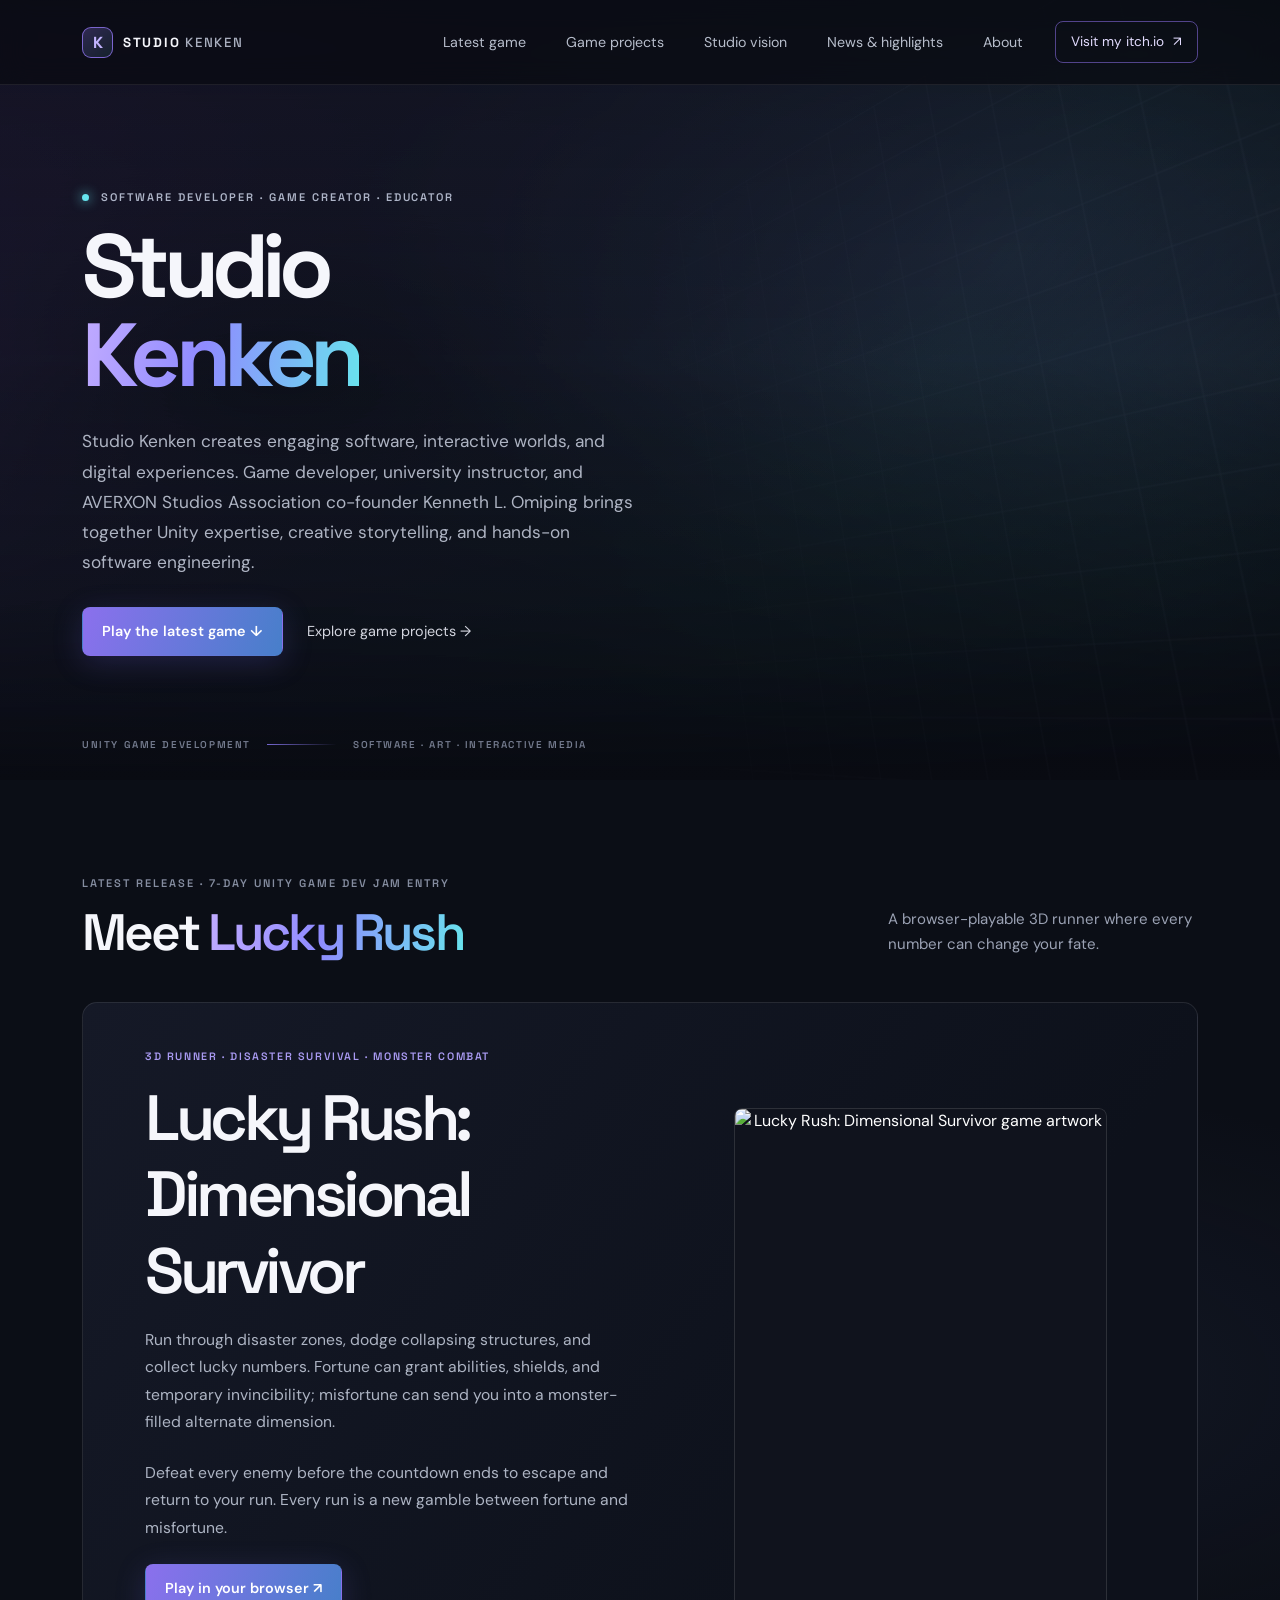
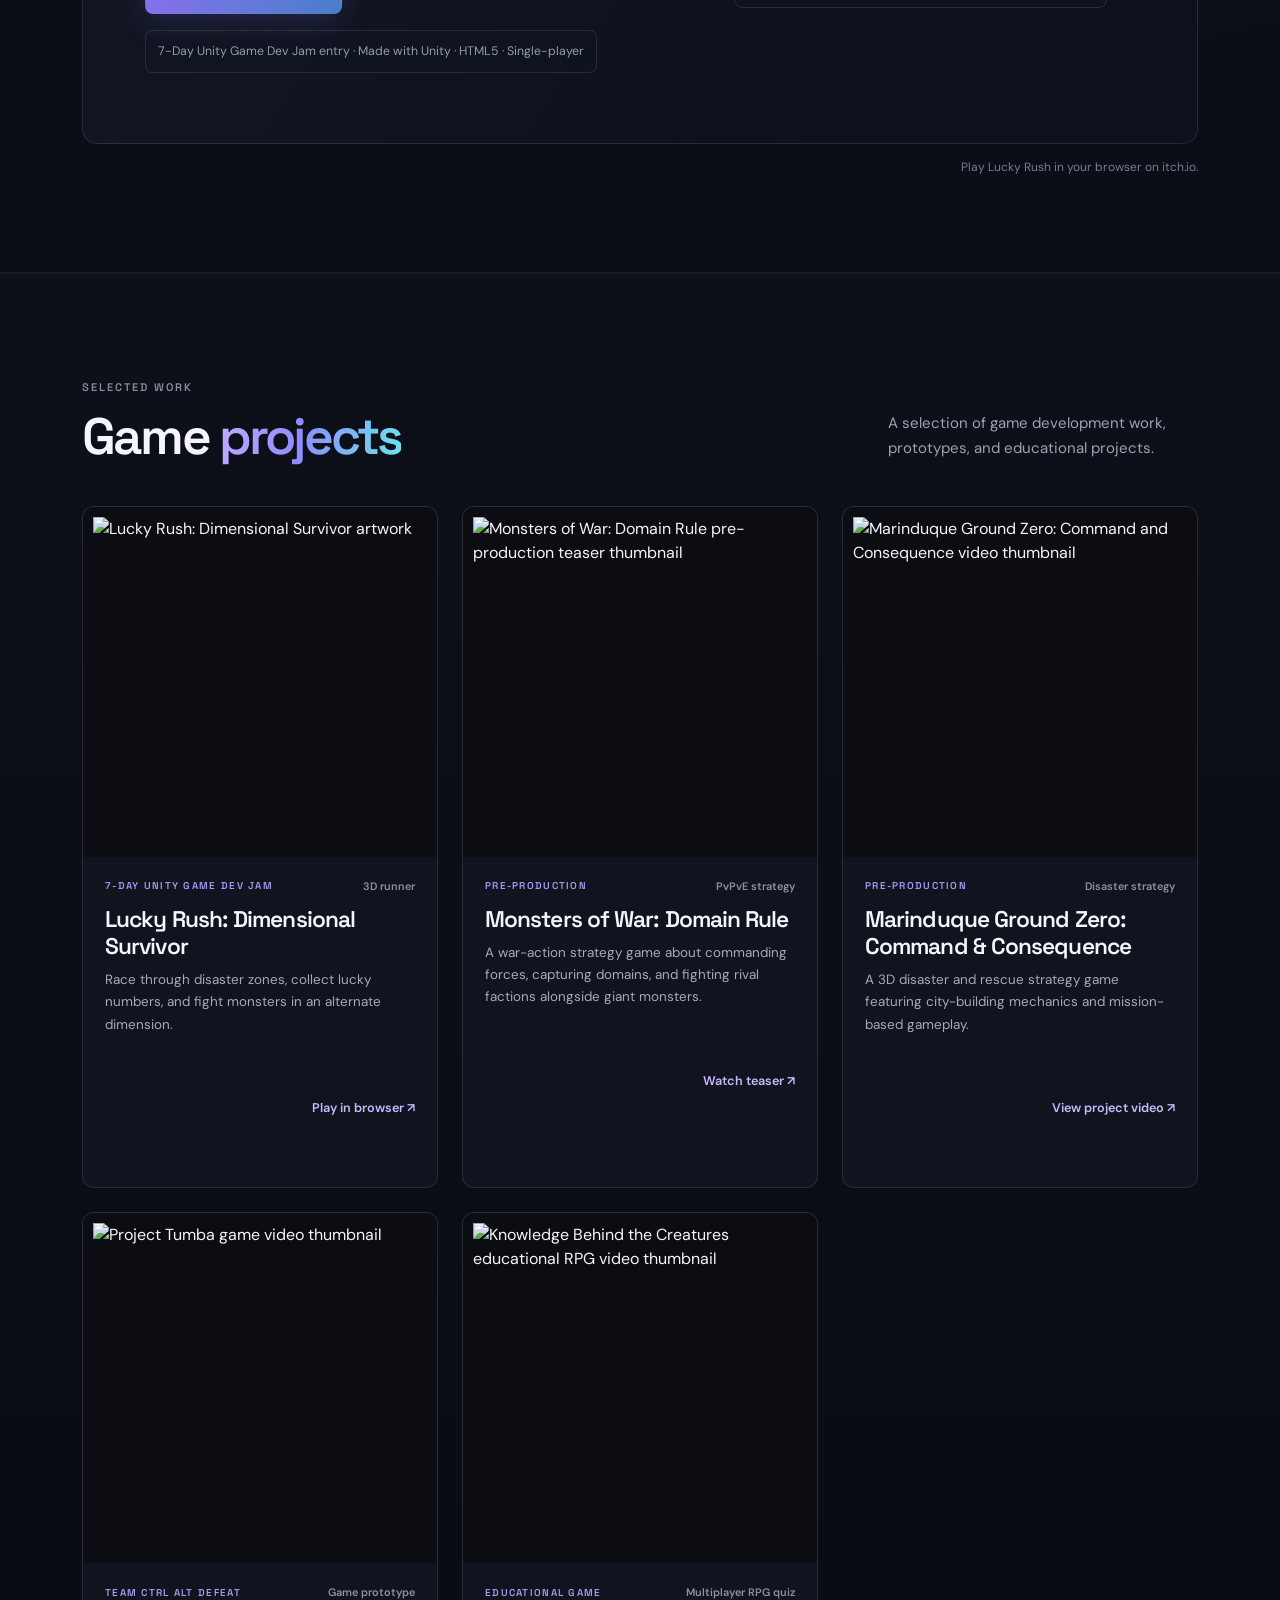
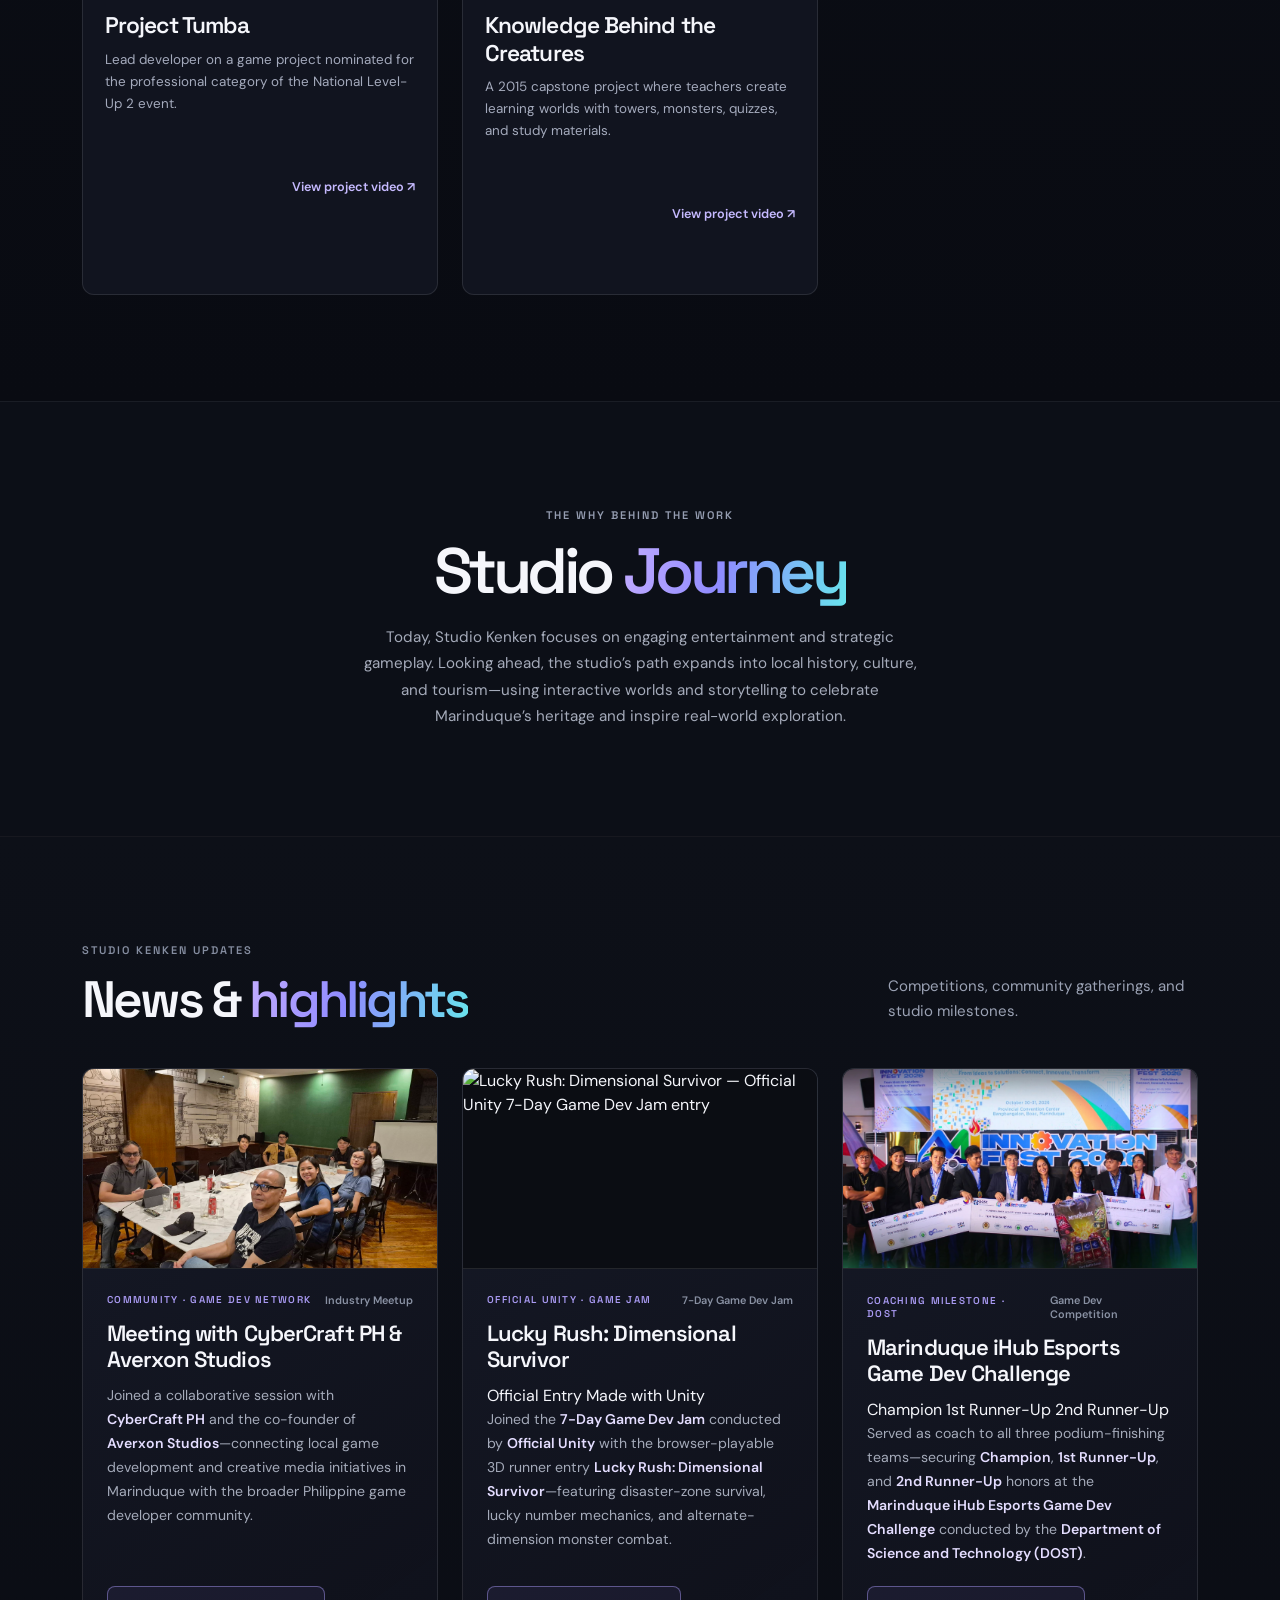
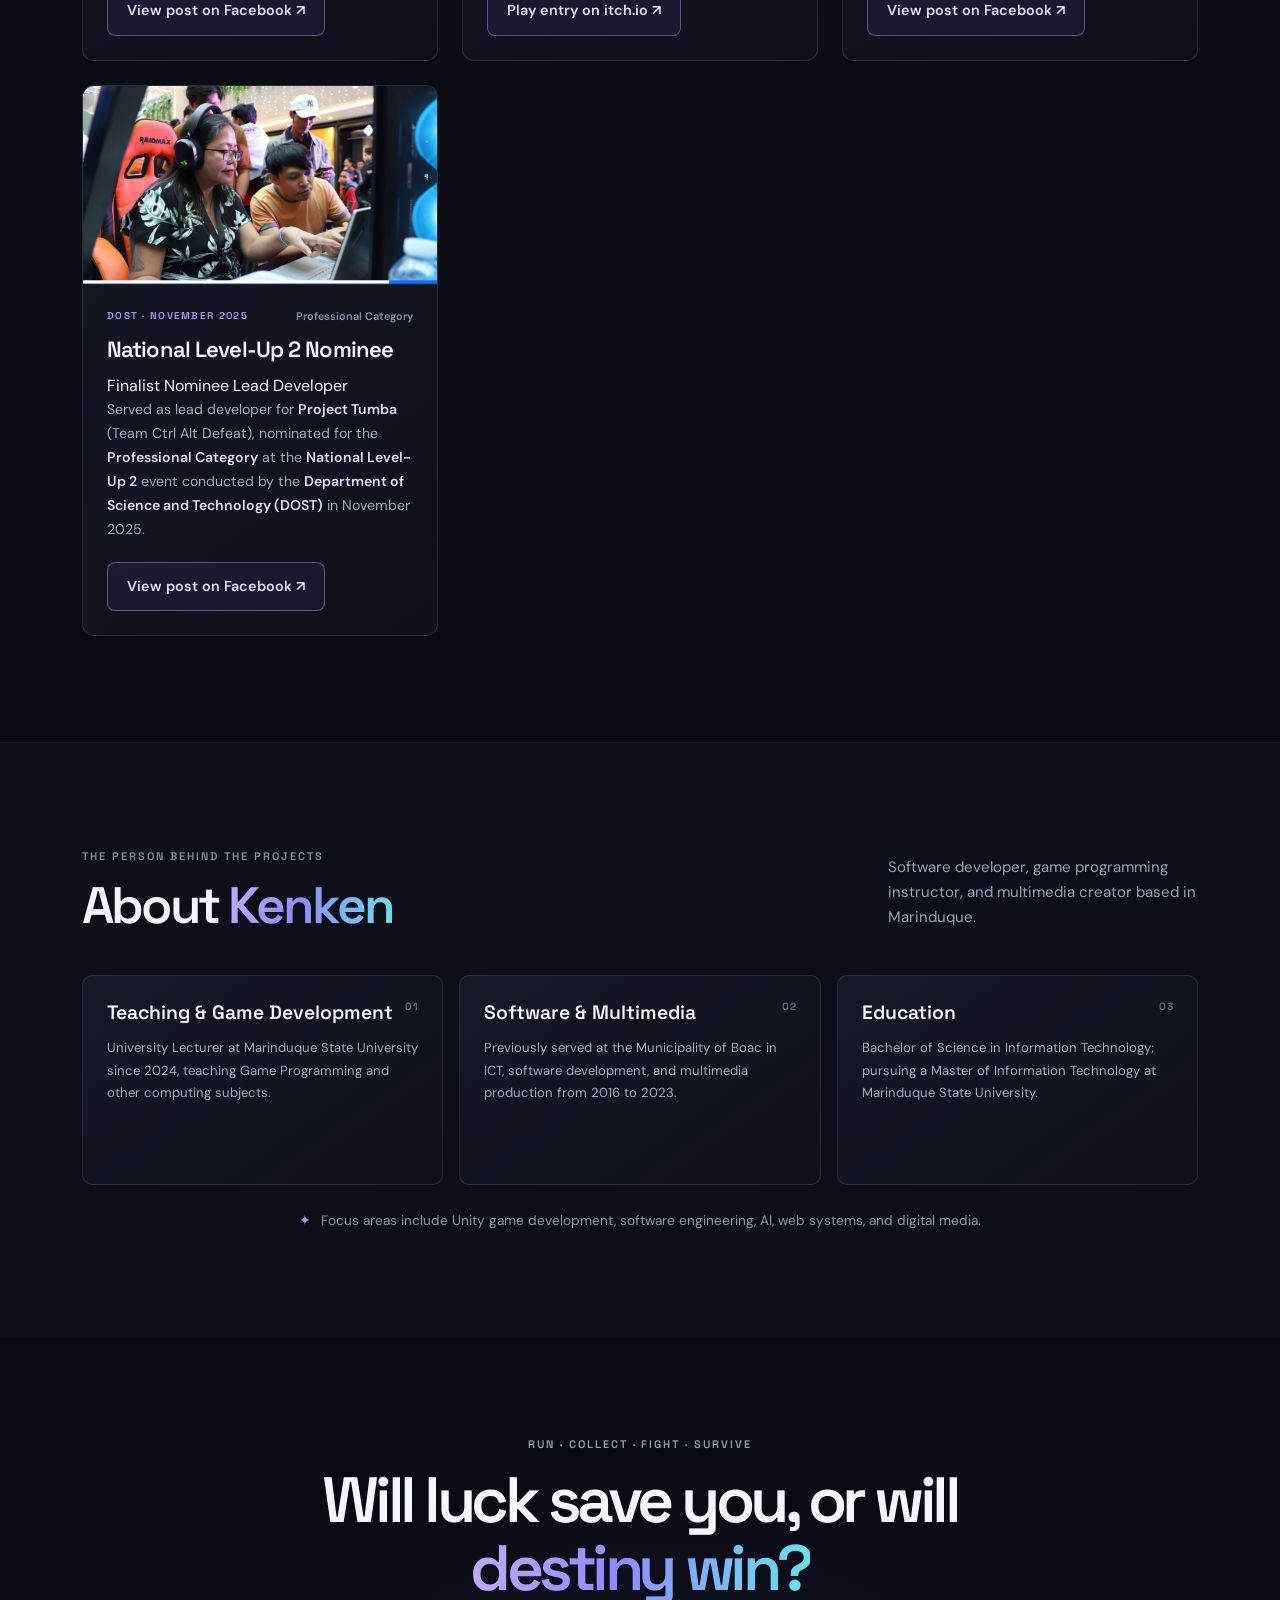
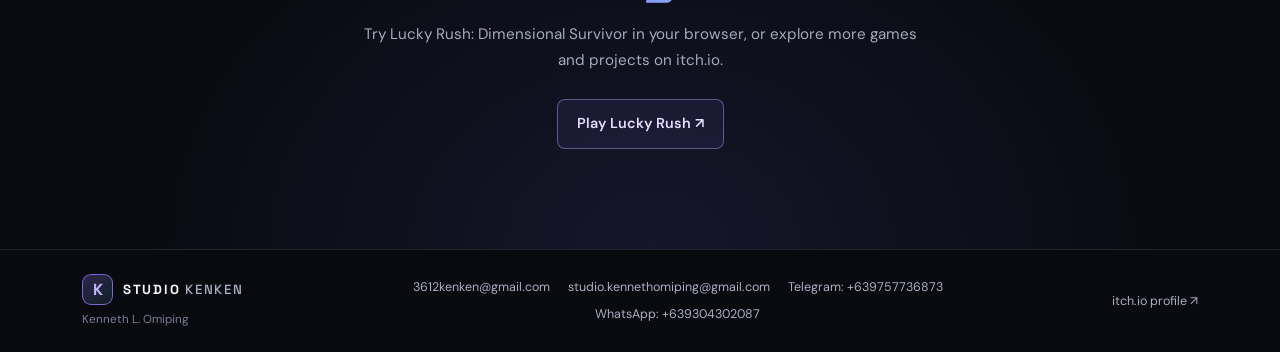
==== commit 51542c1e: "Update index.html" ====
--- a/game-developed/index.html
+++ b/game-developed/index.html
@@ -49,7 +49,7 @@
           <div class="row align-items-end g-4">
             <div class="col-lg-8">
               <h1>Studio<br><span class="gradient-text">Kenken</span></h1>
-              <p class="hero-copy">Studio Kenken creates engaging software, interactive worlds, and digital experiences. Game developer and Marinduque State University lecturer Kenneth L. Omiping brings together Unity expertise, creative storytelling, and hands-on software engineering.</p>
+              <p class="hero-copy">Studio Kenken creates engaging software, interactive worlds, and digital experiences. Game developer, university instructor, and AVERXON Studios Association co-founder Kenneth L. Omiping brings together Unity expertise, creative storytelling, and hands-on software engineering.
               <div class="hero-actions">
                 <a class="btn btn-glow" href="#showcase">Play the latest game <span aria-hidden="true">↓</span></a>
                 <a class="text-link" href="#games">Explore game projects <span aria-hidden="true">→</span></a>
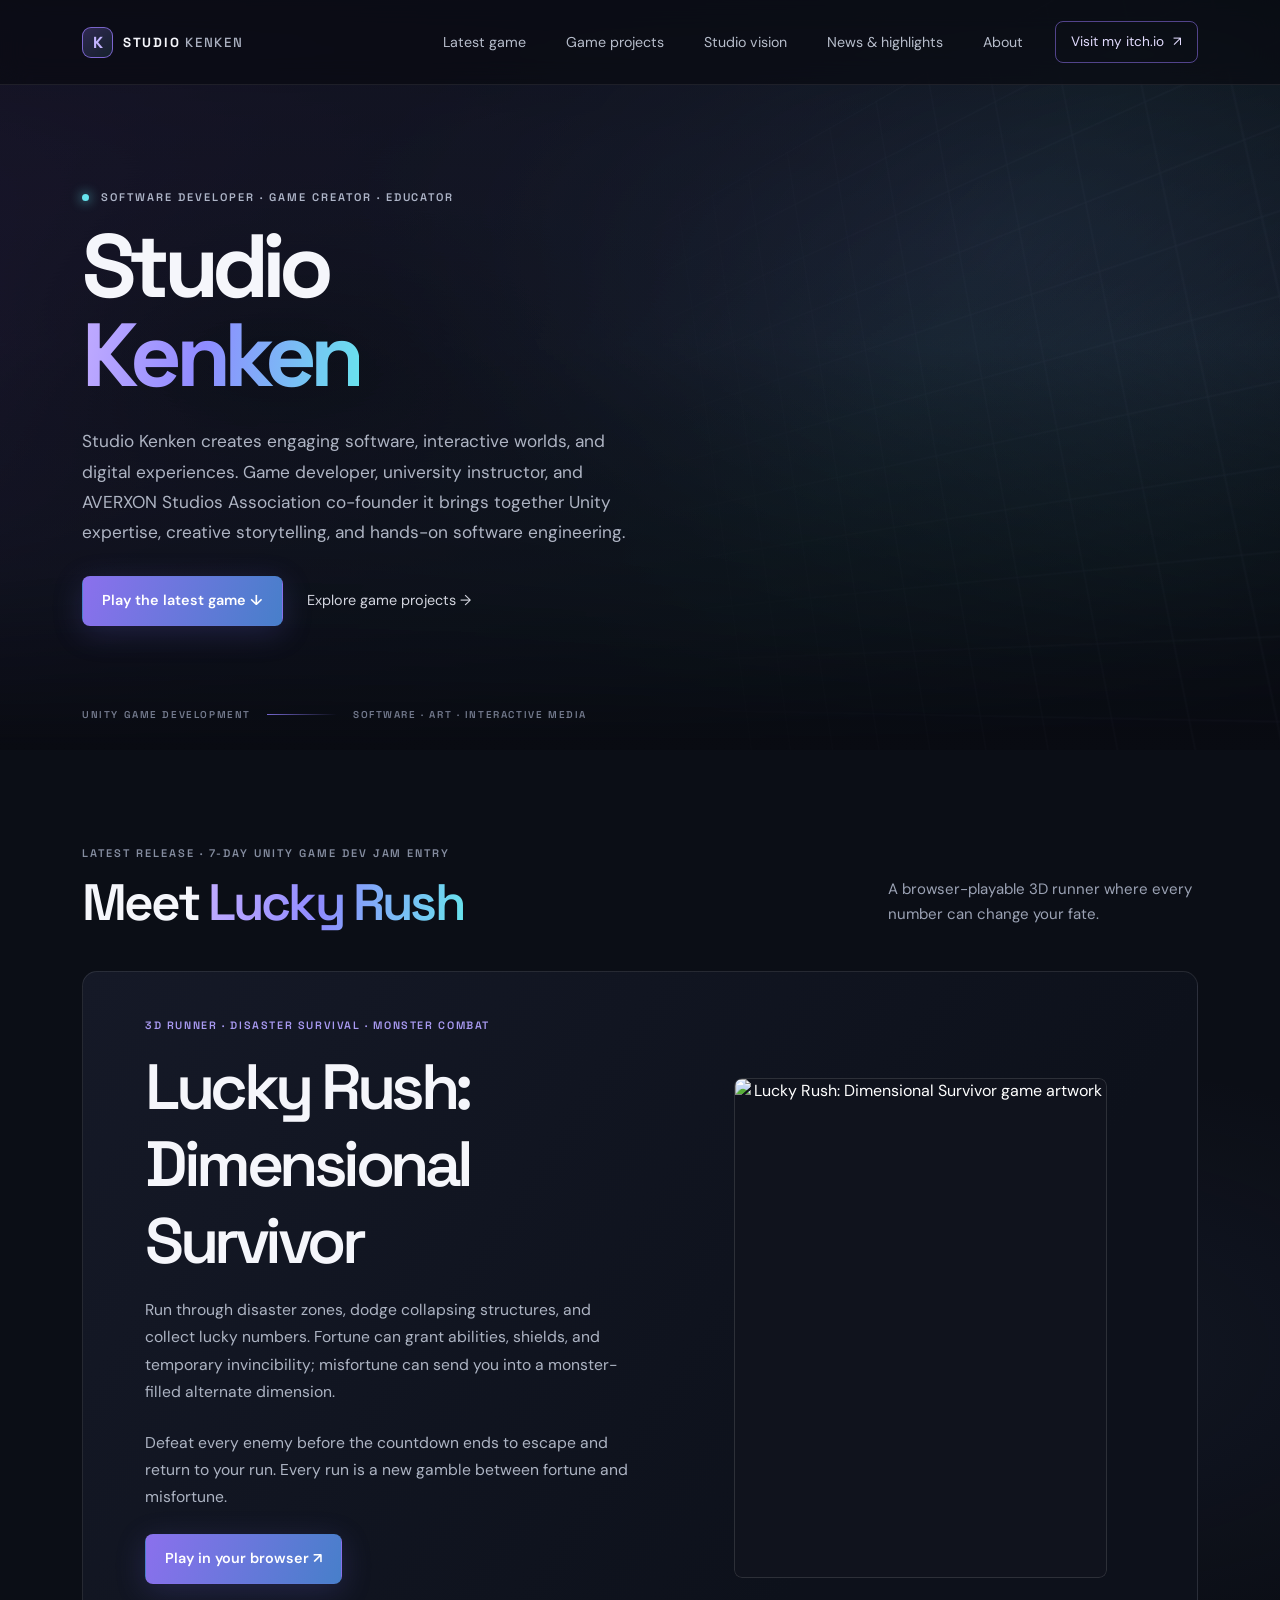
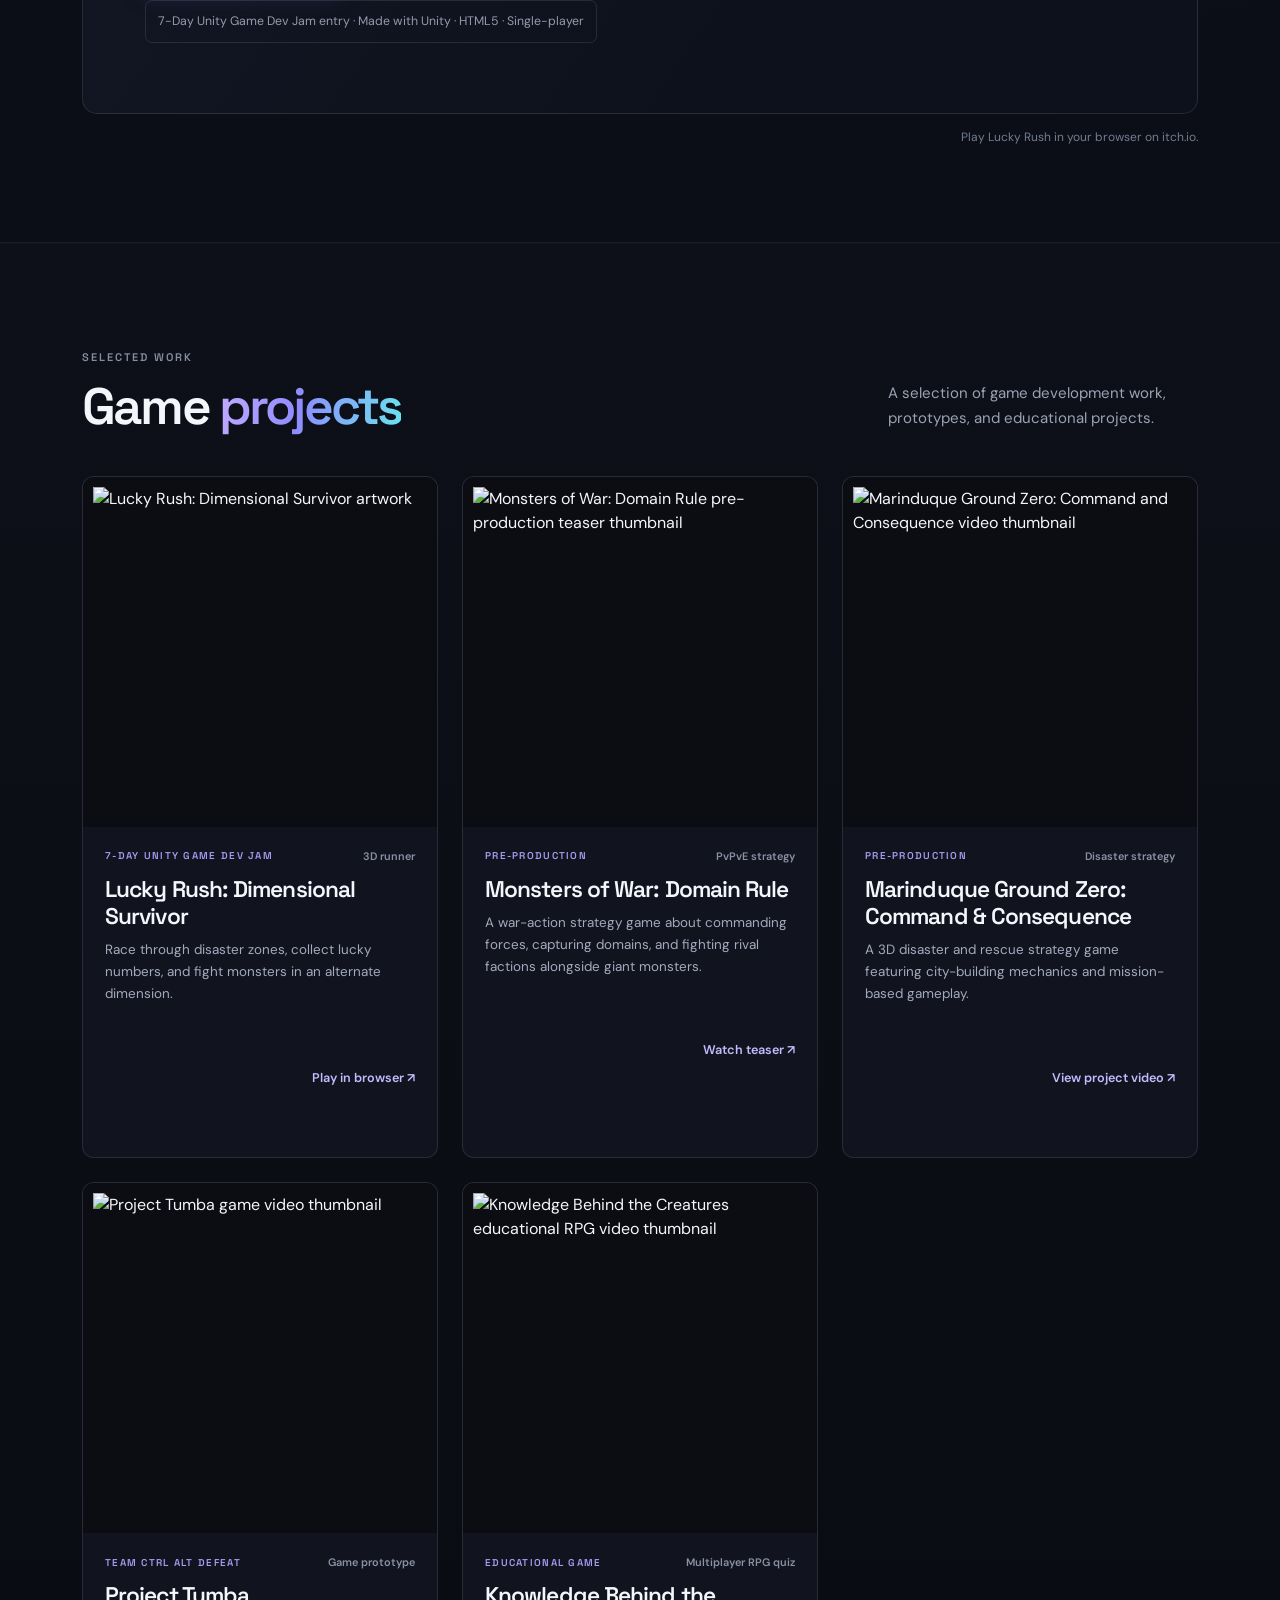
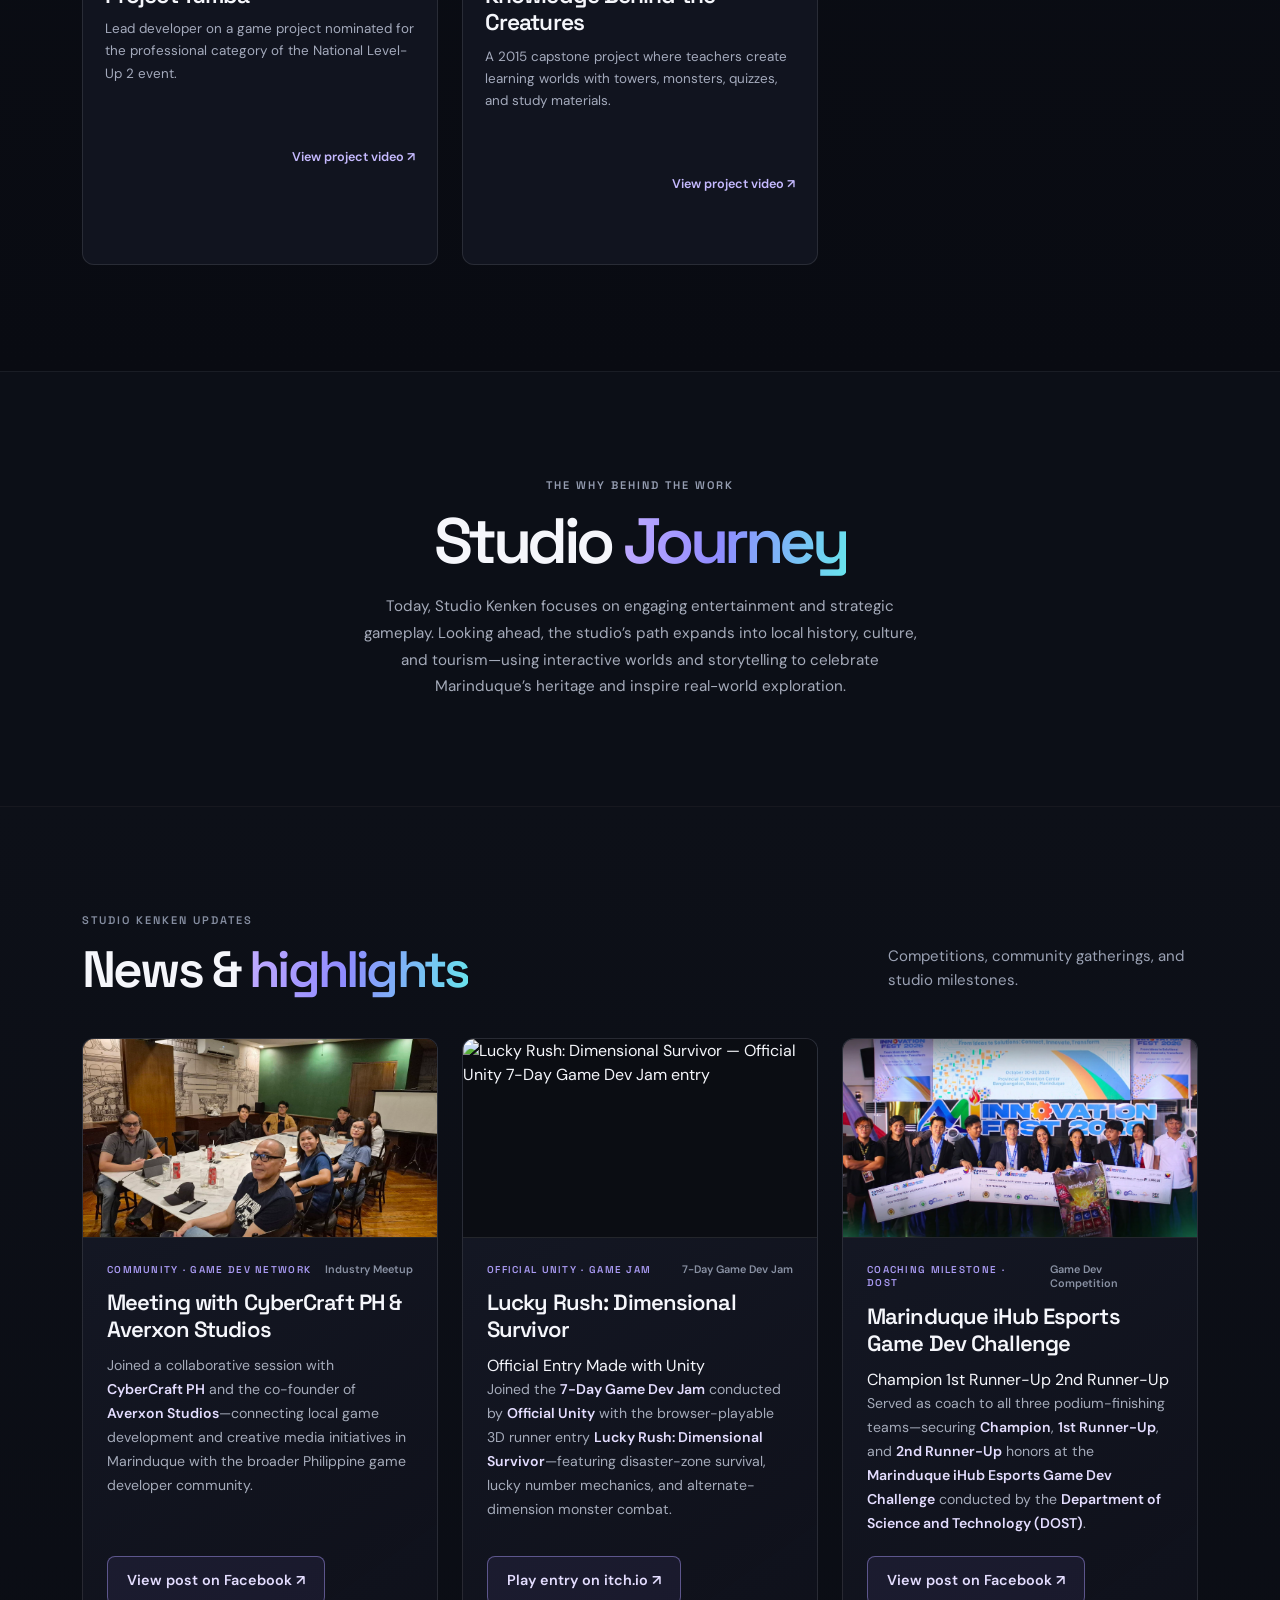
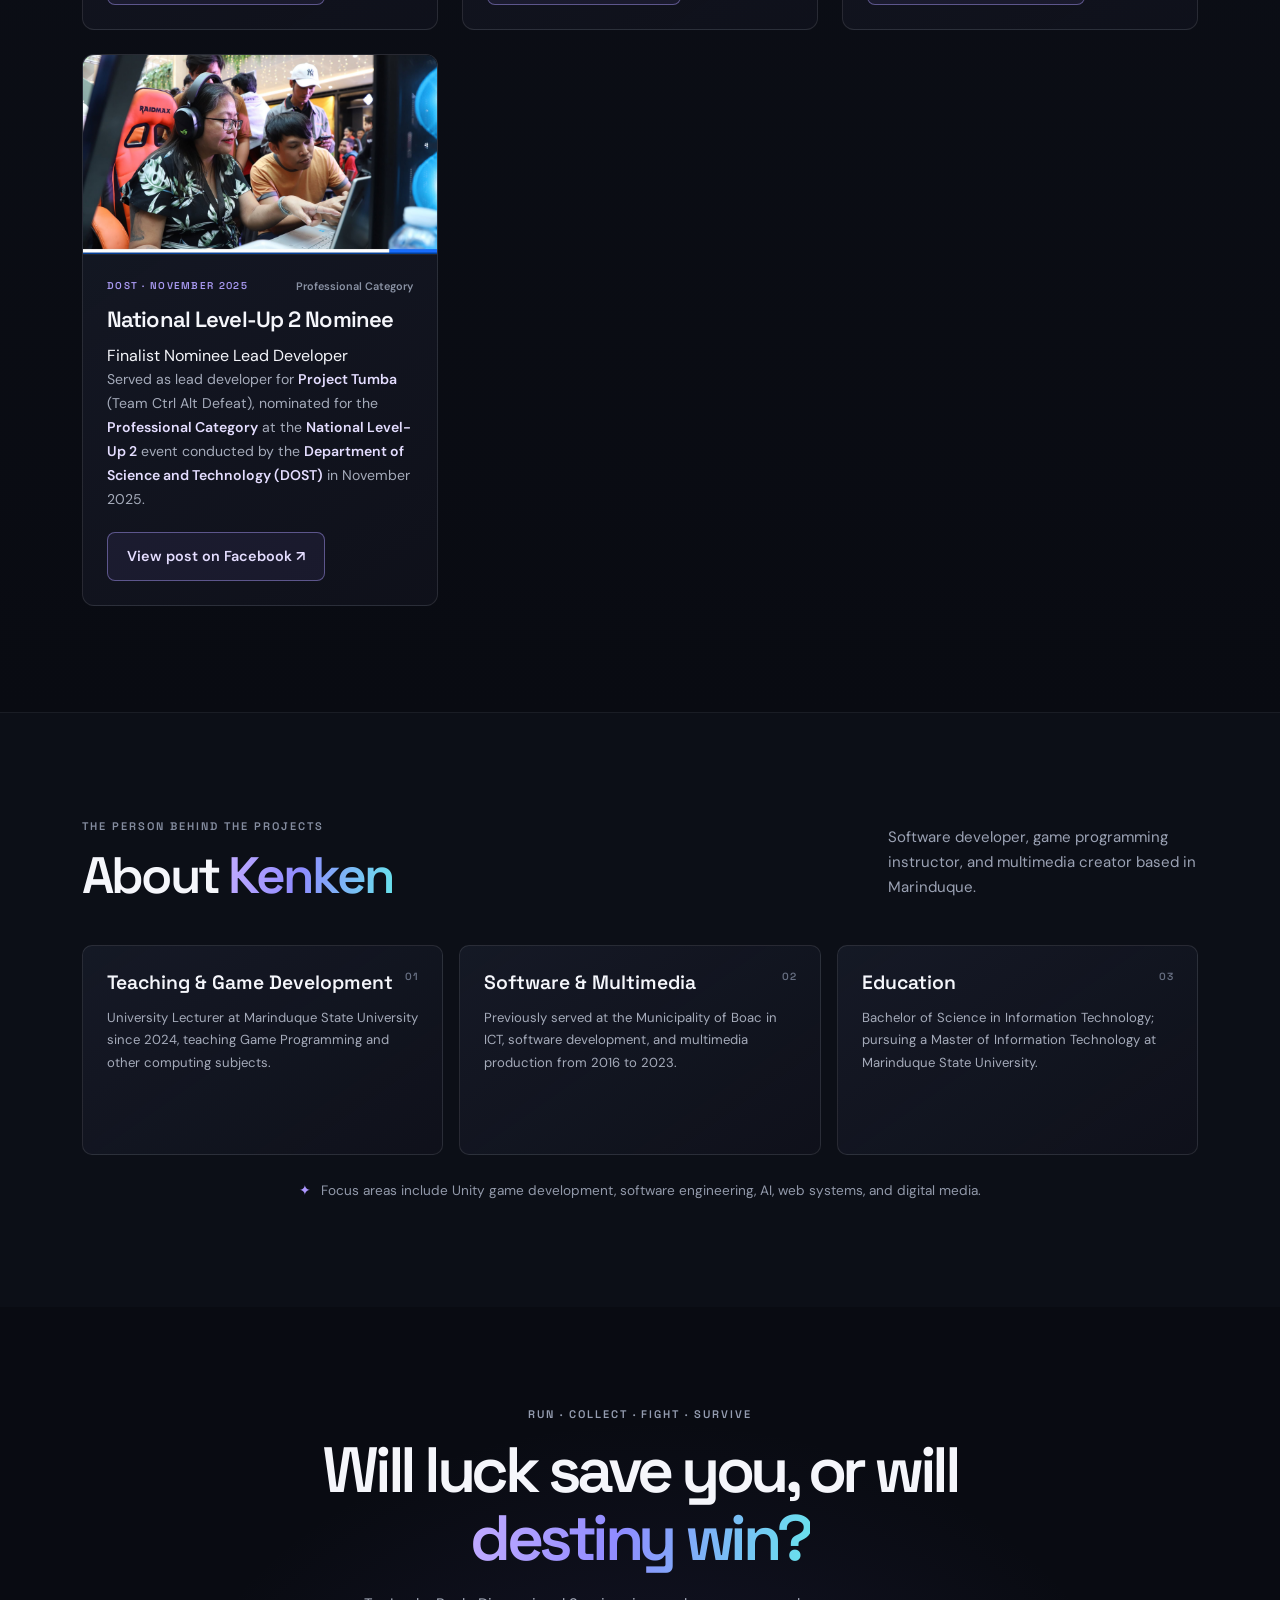
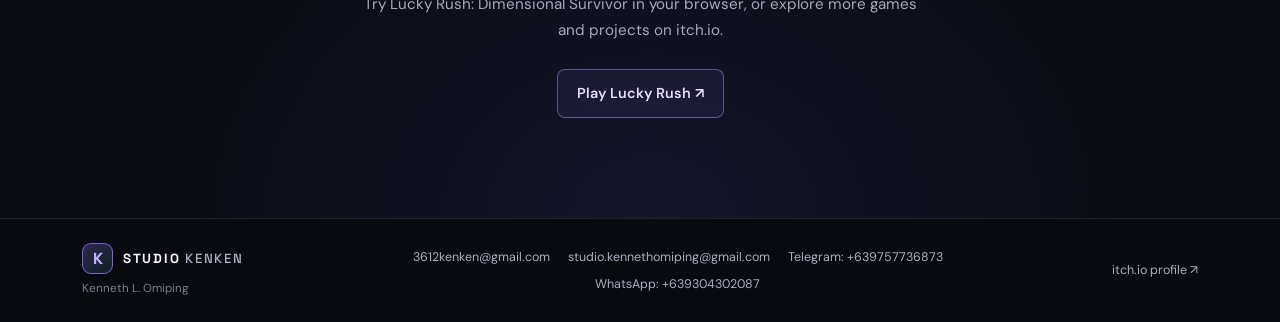
==== commit 09b0a949: "Update index.html" ====
--- a/game-developed/index.html
+++ b/game-developed/index.html
@@ -49,7 +49,7 @@
           <div class="row align-items-end g-4">
             <div class="col-lg-8">
               <h1>Studio<br><span class="gradient-text">Kenken</span></h1>
-              <p class="hero-copy">Studio Kenken creates engaging software, interactive worlds, and digital experiences. Game developer, university instructor, and AVERXON Studios Association co-founder Kenneth L. Omiping brings together Unity expertise, creative storytelling, and hands-on software engineering.
+              <p class="hero-copy">Studio Kenken creates engaging software, interactive worlds, and digital experiences. Game developer, university instructor, and AVERXON Studios Association co-founder it brings together Unity expertise, creative storytelling, and hands-on software engineering.
               <div class="hero-actions">
                 <a class="btn btn-glow" href="#showcase">Play the latest game <span aria-hidden="true">↓</span></a>
                 <a class="text-link" href="#games">Explore game projects <span aria-hidden="true">→</span></a>
